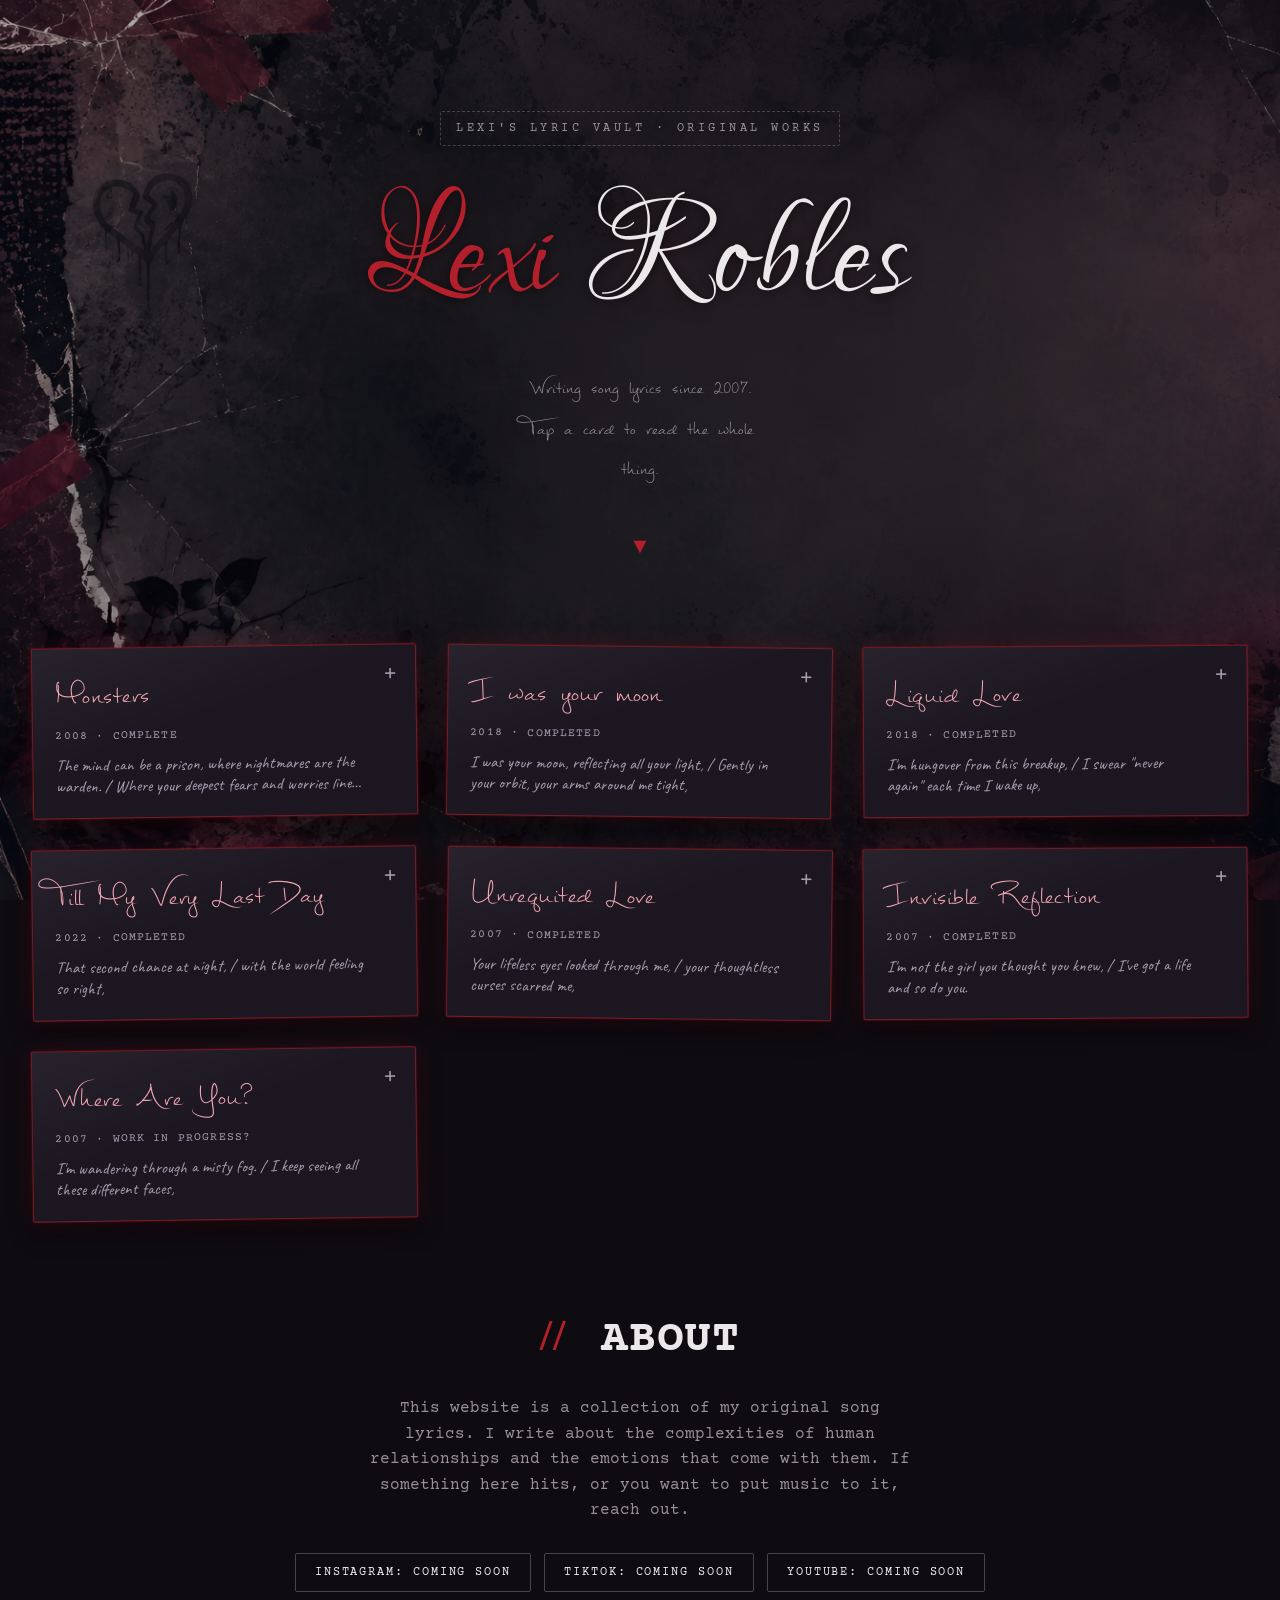
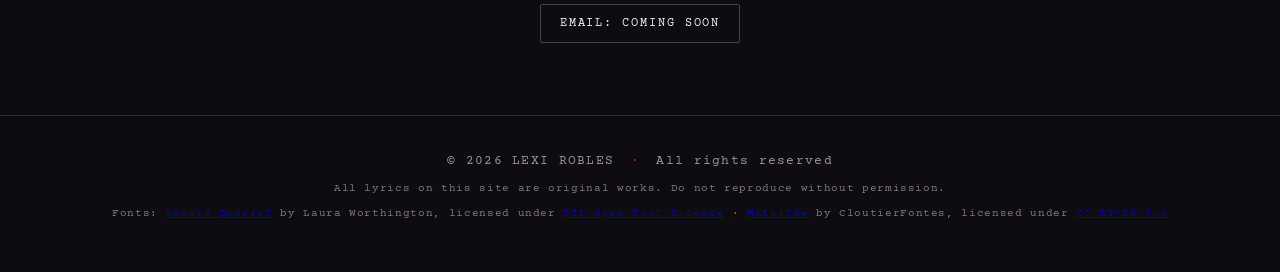
==== index.html @ 6f6fbf10 "Initial commit Initial site build. Added the following songs: "Monsters", "I was your moon", "Liquid" ====
<!doctype html>
<html lang="en">
<head>
  <meta charset="utf-8">
  <!-- The viewport tag is what makes the page scale correctly on phones/tablets -->
  <meta name="viewport" content="width=device-width, initial-scale=1">

  <!-- ▼▼ EDIT ME: your artist name + a one-line description (helps search engines) ▼▼ -->
  <title>LEXI ROBLES — Lyrics</title>
  <meta name="description" content="Original song lyrics by Lexi Robles.">
  <!-- ▲▲ EDIT ME ▲▲ -->

  <!-- Fonts: Permanent Marker (name + titles), Caveat (handwriting
       accents), Courier Prime (typed lyric-sheet body + labels) -->
  <link rel="preconnect" href="https://fonts.googleapis.com">
  <link rel="preconnect" href="https://fonts.gstatic.com" crossorigin>
  <link href="https://fonts.googleapis.com/css2?family=Caveat:wght@500;600;700&family=Courier+Prime:ital,wght@0,400;0,700;1,400&family=Permanent+Marker&display=swap" rel="stylesheet">

  <link rel="stylesheet" href="styles.css">
</head>
<body>

  <!-- ============================================================
       BACKGROUND PHOTO — the inspiration image fills the screen
       behind everything. Purely decorative (aria-hidden), sits
       behind the content, and never catches clicks. How it scales
       across screen sizes is set on .bg-photo in styles.css.
       ============================================================ -->
  <div class="bg-photo" aria-hidden="true"></div>

  <!-- ============================================================
       HERO — the big intro section at the top of the page
       ============================================================ -->
  <header class="hero">
    <p class="hero-eyebrow">LEXI'S LYRIC VAULT · ORIGINAL WORKS</p>

    <!-- ▼▼ EDIT ME: your artist / display name ▼▼ -->
    <!-- (Title case on purpose — the Lovers Quarrel script reads
         best this way, not in ALL CAPS.) -->
    <h1><span class="accent">Lexi</span> Robles</h1>
    <!-- ▲▲ EDIT ME ▲▲ -->

    <!-- ▼▼ EDIT ME: a one-line tagline that sounds like you ▼▼ -->
    <p class="tagline">Writing song lyrics since 2007. <br>Tap a card to read the whole thing.</p>
    <!-- ▲▲ EDIT ME ▲▲ -->

    <a class="scroll-hint" href="#songs" aria-label="Scroll down to the songs">▼</a>
  </header>

  <!-- ============================================================
       SONGS — main.js fills this grid with one card per song.
       You never edit this part by hand; add songs in songs.js
       and the songs/ folder instead (see README).
       ============================================================ -->
  <main id="songs" aria-label="Song lyrics">
    <div id="lyrics-grid" class="lyrics-grid">
      <!-- Cards are inserted here by main.js -->
    </div>

    <!-- Shown only if the visitor has JavaScript turned off -->
    <noscript>
      <p class="noscript-note">
        This page needs JavaScript to display the lyric cards.
        You can still read every song as plain text in the
        <a href="songs/">songs folder</a>.
      </p>
    </noscript>
  </main>

  <!-- ============================================================
       ABOUT — who you are and how to reach you
       ============================================================ -->
  <section class="about" id="about" aria-label="About the writer">
    <h2><span class="slashes">//</span> ABOUT</h2>

    <!-- ▼▼ EDIT ME: a short bio — who you are, what you write about,
         and what you're hoping for (a band? collaborators? listeners?) ▼▼ -->
    <p class="about-text">
      This website is a collection of my original song lyrics. I write about
      the complexities of human relationships and the emotions that come with them. 
      If something here hits, or you want to put music to it, reach out.
    </p>
    <!-- ▲▲ EDIT ME ▲▲ -->

    <!-- ▼▼ EDIT ME: swap each "#" for your real link, and delete any
         entries you don't use. For email, the link looks like:
         href="mailto:you@example.com" ▼▼ -->
    <ul class="social-links">
      <li><a href="#">Instagram: COMING SOON</a></li>
      <li><a href="#">TikTok: COMING SOON</a></li>
      <li><a href="#">YouTube: COMING SOON</a></li>
      <li><a href="#">Email: COMING SOON</a></li>
    </ul>
    <!-- ▲▲ EDIT ME ▲▲ -->
  </section>

  <!-- ============================================================
       FOOTER — the copyright line
       ============================================================ -->
  <footer class="site-footer">
    <!-- ▼▼ EDIT ME: your name ▼▼ -->
    <p>&copy; 2026 LEXI ROBLES <span class="dot">·</span> All rights reserved</p>
    <!-- ▲▲ EDIT ME ▲▲ -->
    <p class="footer-small">All lyrics on this site are original works. Do not reproduce without permission.</p>
    <p class="footer-small">Fonts: <a href="https://www.1001fonts.com/lovers-quarrel-font.html" target="_blank" rel="noopener">Lovers Quarrel</a> by Laura Worthington, licensed under <a href="https://scripts.sil.org/OFL" target="_blank" rel="noopener">SIL Open Font License</a> &middot; <a href="https://www.1001fonts.com/mathilde-font.html" target="_blank" rel="noopener">Mathilde</a> by CloutierFontes, licensed under <a href="https://creativecommons.org/licenses/by-sa/3.0/" target="_blank" rel="noopener">CC BY-SA 3.0</a>
  </footer>

  <!-- songs.js lists WHICH songs to show; main.js does the loading and building -->
  <script src="songs.js"></script>
  <script src="main.js"></script>
</body>
</html>
---- styles.css ----
/* ============================================================
   styles.css — ALL THE STYLING
   ============================================================
   Theme: edgy / punk / emo.
   A dark "broken-glass and roses" board (the page background)
   with song cards that stand out hard against it. Inspired by
   assets/background_inspiration.png: a charcoal void framed by
   oxblood roses, blood-red splatter, near-white glass cracks,
   and a small hand-drawn broken heart.

   The quickest way to re-theme is the variable block in :root
   below: change a color/font there and it updates everywhere.
   ============================================================ */

/* ---- local fonts (live in the fonts/ folder) ---------------
   Lovers Quarrel   = the big flourish used for the artist name.
   Mathilde         = the script for song titles, the tagline,
                      and the About heading.
   Mathilde    	    = used for the lyrics.
   Everything else still uses the Google Fonts loaded in the
   <head> (Permanent Marker, Caveat, Courier Prime).            */
@font-face {
  font-family: 'Lovers Quarrel';
  src: url('fonts/lovers-quarrel/LoversQuarrel-Regular.ttf') format('truetype');
  font-weight: 400;
  font-style: normal;
  font-display: swap;
}
@font-face {
  font-family: 'Mathilde';
  src: url('fonts/mathilde/mathilde.otf') format('opentype');
  font-weight: 400;
  font-style: normal;
  font-display: swap;
}
/*@font-face {
  font-family: 'Mathilde';
  src: url('fonts/mathilde/mathilde.otf') format('opentype');
  font-weight: 400;
  font-style: normal;
  font-display: swap;
}*/ /*replace this with the actual font file */

:root {
  /* ---- palette: dark charcoal board + blood-red accents ----
     One bold pop (crimson) plus a deeper secondary (oxblood).  */
  --bg: #17131a;            /* page background: deep plum-black */
  --bg-haze: #2a2230;       /* smoky lighter haze in the center */
  --bg-edge: #0e0b11;       /* near-black used to darken the edges */
  --text: #ece8ea;          /* cool bone / off-white text */
  --muted: #9a909a;         /* dimmed ash-grey text */

  /* the two pops of color */
  --crimson: #b3202b;       /* THE bold pop (blood red) */
  --oxblood: #6e2433;       /* deeper wine, the secondary accent */
  --glass: #dfe6ea;         /* near-white, for glass-crack hairlines */

  /* ---- shape + type ---- */
  --radius: 2px;            /* cards barely round */
  --font-name: 'Lovers Quarrel', cursive;                 /* the artist name */
  --font-script: 'Mathilde', cursive;                     /* titles, tagline, About */
  --font-lyrics: 'Mathilde', cursive;             	      /* SOON TO BE the lyrics (owner's hand) */
  --font-display: 'Permanent Marker', cursive;            /* marker: section headings (About) */
  --font-hand: 'Caveat', cursive;                         /* casual handwriting accents */
  --font-body: 'Courier Prime', 'Courier New', monospace; /* typed body + small labels */
  --font-mono: 'Courier Prime', 'Courier New', monospace; /* small typed labels */

  /* a tiny tileable grain, drawn as an SVG (no image file needed).
     Faint grey noise; over the dark board it reads as grit, over a
     light card (multiply) it reads as paper fiber / photocopier dirt. */
  --grain: url("data:image/svg+xml,<svg xmlns='http://www.w3.org/2000/svg' width='180' height='180'><filter id='g'><feTurbulence type='fractalNoise' baseFrequency='0.9' numOctaves='1' stitchTiles='stitch'/><feColorMatrix type='saturate' values='0'/><feComponentTransfer><feFuncA type='linear' slope='0.10'/></feComponentTransfer></filter><rect width='180' height='180' filter='url(%23g)'/></svg>");

}

* { box-sizing: border-box; }

html { scroll-behavior: smooth; }

/* ------------------------------------------------------------
   PAGE BACKGROUND — the inspiration photo
   The artwork (roses, glass cracks, broken heart, splatter) now
   comes straight from the real image in assets/. The photo lives
   on a fixed, full-viewport layer (.bg-photo, just below), so the
   body itself only needs a dark fallback color.
   ------------------------------------------------------------ */
body {
  margin: 0;
  font-family: var(--font-body);
  color: var(--text);
  line-height: 1.6;
  min-height: 100vh;
  background-color: var(--bg-edge);   /* deep fallback behind the photo */
}

/* ------------------------------------------------------------
   THE BACKGROUND PHOTO LAYER
   A fixed, full-viewport element holding the image. It sits BEHIND
   the content (negative z-index) and never catches clicks. Using a
   fixed element (rather than background-attachment: fixed) keeps it
   viewport-sized and smooth on phones too.

   Scaling, in one rule: background-size: cover + position left
   means the image always fills the screen anchored to its LEFT
   edge. So a wide screen shows (almost) the whole 16:9 image; a
   square screen zooms into the left side; a tall phone shows just
   the left ~third. A faint dark scrim keeps text + cards readable
   over the lighter parts of the photo — drop it to go brighter.
   ------------------------------------------------------------ */
.bg-photo {
  position: fixed;
  inset: 0;
  z-index: -1;            /* behind the page content */
  pointer-events: none;   /* never blocks clicks */
  background-image:
    linear-gradient(rgba(14, 11, 17, 0.32), rgba(14, 11, 17, 0.32)),
    url("assets/background_inspiration.webp");
  background-position: left center;
  background-size: cover;
  background-repeat: no-repeat;
}

/* ------------------------------------------------------------
   CLICK INK FLECKS  (now a little spray of blood)
   main.js drops a handful of tiny specks at every click or tap;
   each flies out by its own --dx/--dy offset, shrinks, fades,
   and removes itself. (Colors/sizes are set in main.js.)
   ------------------------------------------------------------ */
.sparkle {
  position: fixed;
  width: 6px;
  height: 6px;
  border-radius: 50% 40% 60% 45%;   /* irregular, like a fleck */
  pointer-events: none;
  z-index: 100;
  animation: sparkleFly 0.7s ease-out forwards;
}

@keyframes sparkleFly {
  from {
    opacity: 1;
    transform: translate(-50%, -50%) scale(1);
  }
  to {
    opacity: 0;
    transform: translate(calc(var(--dx) - 50%), calc(var(--dy) - 50%)) scale(0.2);
  }
}

/* ---------- keyboard focus ring ---------- */
:focus-visible {
  outline: 2px solid var(--crimson);
  outline-offset: 3px;
  border-radius: 2px;
}

/* ============================================================
   HERO
   ============================================================ */
.hero {
  position: relative;
  min-height: 70vh;
  display: flex;
  flex-direction: column;
  justify-content: center;
  align-items: center;
  text-align: center;
  padding: clamp(3rem, 8vw, 6rem) 1.25rem 3rem;
  overflow: hidden;
}

.hero-eyebrow {
  font-family: var(--font-mono);
  font-size: clamp(0.62rem, 1.6vw, 0.78rem);
  letter-spacing: 0.28em;
  text-transform: uppercase;
  color: var(--muted);
  border: 1px dashed rgba(236, 232, 234, 0.22);
  padding: 0.4rem 0.95rem;
  border-radius: 2px;
  margin: 0 0 1.7rem;
}

/* The artist name, in the Lovers Quarrel flourish. Script faces
   read best in title case (not ALL CAPS), so text-transform is
   off and the markup is "Lexi Robles". */
.hero h1 {
  font-family: var(--font-name);
  font-weight: 400;
  /* script needs to run big to read at a glance */
  font-size: clamp(3.6rem, 14vw, 11rem); /*3.6rem, 14vw, 8rem is the default*/
  letter-spacing: 0.01em;
  line-height: 1.0;
  margin: 0 0 0.6rem;
  text-transform: none;
  color: var(--text);
  /* a soft dark halo + a faint blood glow behind the strokes */
  text-shadow: 0 2px 12px rgba(0, 0, 0, 0.6), 0 0 34px rgba(179, 32, 43, 0.14);
  -webkit-user-select: none;
  user-select: none;
}

/* The first name gets the bold pop: crimson, no box (a rubber-stamp
   box fights the flowing script). */
.hero h1 .accent {
  color: var(--crimson);
}

.tagline {
  font-family: var(--font-script);   /* Mathilde script */
  color: var(--muted);
  font-size: clamp(1.5rem, 4vw, 2.1rem);
  line-height: 1.2;
  max-width: 34ch;
  margin: 0.6rem 0 0;
}

/* The bouncing arrow that invites scrolling */
.scroll-hint {
  margin-top: 2.6rem;
  color: var(--crimson);
  text-decoration: none;
  font-size: 1.4rem;
  animation: bounce 2.2s ease-in-out infinite;
}

@keyframes bounce {
  0%, 100% { transform: translateY(0); }
  50%      { transform: translateY(8px); }
}

/* ============================================================
   THE SONG GRID
   auto-fill + minmax = the columns rearrange themselves:
   3-ish columns on a desktop, 2 on a tablet, 1 on a phone.
   ============================================================ */
main {
  max-width: 1400px; /*1200 was the default*/
  margin: 0 auto;
  padding: 1rem clamp(1rem, 4vw, 2rem) 4rem;
}

.lyrics-grid {
  display: grid;
  grid-template-columns: repeat(auto-fill, minmax(min(350px, 100%), 1fr)); /*(320px, 100%) is the default*/
  gap: clamp(1.2rem, 2.8vw, 1.9rem);
  align-items: start;   /* an opened (tall) card won't stretch its row-mates */
}

/* ============================================================
   ONE SONG CARD — the "cracked glass" style
   A dark slate card with a crimson glow edge so it stands out hard
   against the photo. Inner text reads from the --card-* variables
   (bone on dark). Each card tilts a hair so the grid looks
   hand-arranged.
   ============================================================ */
.song-card {
  /* inner-content theming hooks */
  --card-ink: #f7a8b7;/*#ece8ea;*/             /* bone text on the dark card */
  --card-ink-soft: #a59db0;        /* dim text (chips, dividers) */
  --card-rule: rgba(223, 230, 234, 0.18);  /* the dashed fold lines */
  --card-accent: var(--crimson);   /* the pop used inside the card */

  position: relative;
  color: var(--card-ink);
  background-color: #1b1620;
  background-image:
    linear-gradient(160deg, rgba(255, 255, 255, 0.05), transparent 42%),
    var(--grain);
  background-size: auto, 180px 180px;
  background-blend-mode: normal, overlay;
  border: 1px solid rgba(179, 32, 43, 0.55);
  border-radius: var(--radius);
  overflow: hidden;
  box-shadow:
    0 0 0 1px rgba(179, 32, 43, 0.15),
    0 0 22px rgba(179, 32, 43, 0.20),
    0 10px 22px rgba(0, 0, 0, 0.6);
  /* each card sits at a tiny angle, like it was pinned up crooked */
  transform: rotate(var(--rot, 0deg));
  transition: transform 0.18s ease, box-shadow 0.18s ease;
}

/* vary the tilt so the wall of cards looks hand-arranged */
.song-card:nth-child(3n + 1) { --rot: -0.8deg; }
.song-card:nth-child(3n + 2) { --rot:  0.7deg; }
.song-card:nth-child(3n)     { --rot: -0.4deg; }

/* Hover (mouse) and focus-within (keyboard) lift the card and
   brighten the crimson glow */
.song-card:hover,
.song-card:focus-within {
  transform: translateY(-4px) rotate(var(--rot, 0deg));
  box-shadow:
    0 0 0 1px rgba(179, 32, 43, 0.28),
    0 0 32px rgba(179, 32, 43, 0.30),
    0 16px 28px rgba(0, 0, 0, 0.65);
}

/* An open card lies flat (straightened) so it's easy to read */
.song-card.open { transform: rotate(0deg); }
.song-card.open:hover { transform: rotate(0deg); }

/* --- the clickable header (a real <button>) ----------------- */
.card-toggle {
  appearance: none;
  background: none;
  border: none;
  font: inherit;
  color: inherit;
  text-align: left;
  cursor: pointer;
  display: block;
  width: 100%;
  position: relative;
  /* generous padding = an easy touch target, clear of torn teeth */
  padding: 1.4rem 3.2rem 1.3rem 1.4rem;
}

/* song title — the Mathilde brush script */
.card-title {
  font-family: var(--font-script);
  font-weight: 400;
  font-size: clamp(3.0rem, 3.4vw, 2.05rem);
  letter-spacing: 0.01em;
  line-height: 1.05;
  color: var(--card-ink);
  margin: 0 0 0.4rem;
}

.card-chips {
  font-family: var(--font-mono);
  font-size: 0.72rem;
  letter-spacing: 0.1em;
  text-transform: uppercase;
  color: var(--card-ink-soft);
  margin: 0 0 0.55rem;
}

.card-teaser {
  font-family: var(--font-hand);     /* the preview is in handwriting */
  color: var(--card-ink-soft);
  font-size: 1.05rem;
  line-height: 1.25;
  margin: 0;
  /* clamp the preview to 2 lines with "..." if it's longer */
  display: -webkit-box;
  -webkit-line-clamp: 2;
  -webkit-box-orient: vertical;
  overflow: hidden;
}

/* the + in the corner; rotates into an x when the card opens */
.expand-icon {
  position: absolute;
  top: 1.15rem;
  right: 1.15rem;
  font-size: 1.5rem;
  font-weight: 300;
  line-height: 1;
  color: var(--card-ink-soft);
  transition: transform 0.25s ease, color 0.25s ease;
}

.song-card.open .expand-icon {
  transform: rotate(45deg);     /* + rotated 45 degrees looks like x */
  color: var(--card-accent);    /* a crimson pop when open */
}

/* ============================================================
   THE EXPANDING LYRICS PANEL
   The trick: a CSS grid row animating between 0fr (closed) and
   1fr (open). This lets the height animate smoothly with no JS
   measuring anything.
   ============================================================ */
.lyrics-panel {
  display: grid;
  grid-template-rows: 0fr;            /* closed */
  transition: grid-template-rows 0.35s ease;
}

.song-card.open .lyrics-panel {
  grid-template-rows: 1fr;            /* open */
}

.lyrics-panel-inner {
  min-height: 0;       /* required for the 0fr trick to work */
  overflow: hidden;
}

.lyrics-text {
  display: block;
  padding: 0.4rem 1.4rem 1.5rem;
  border-top: 1px dashed var(--card-rule);
}

/* every line of lyrics is its own span (made by main.js), in the
   owner's own handwriting (size + leading are hand-tuned). */
.lyric-line {
  display: block;
  font-family: var(--font-lyrics);
  font-size: 2.5rem;
  line-height: 0.75;
  color: var(--card-ink);
  max-width: max-content; /*30ch;*/
  overflow-wrap: break-word;  /* never cause horizontal scroll */
  -webkit-font-smoothing: antialiased;
  -moz-osx-font-smoothing: grayscale;
  font-weight: 200;
}

/* the visual gap where the song file had a blank line */
.lyric-gap { height: 0.35em; }

/* [Verse 1], [Chorus], ... markers — kept in the typed mono so
   they stay legible and contrast with the script lyrics */
.section-label {
  font-family: var(--font-mono);
  font-size: 0.72rem;
  font-weight: 700;
  letter-spacing: 0.18em;
  text-transform: uppercase;
  color: var(--card-ink-soft);
  margin-top: 1.1em;
}

.lyrics-text .section-label:first-child { margin-top: 0.4em; }

/* ---------- "the story behind the song" block ---------- */
.song-story {
  padding: 0.9rem 1.4rem 0.4rem;
  border-top: 1px dashed var(--card-rule);
}

.story-label {
  font-family: var(--font-mono);
  font-size: 0.7rem;
  font-weight: 700;
  letter-spacing: 0.2em;
  color: var(--card-accent);
  margin: 0 0 0.4rem;
}

.story-text {
  font-family: var(--font-hand);   /* the story is handwritten */
  color: var(--card-ink-soft);
  font-size: 1.08rem;
  line-height: 1.3;
  margin: 0;
  max-width: 58ch;
}

/* ---------- the "copy link" row at the bottom of an open card --- */
.panel-actions {
  padding: 1rem 1.4rem 1.4rem;
}

.copy-link-btn {
  appearance: none;
  cursor: pointer;
  font-family: var(--font-mono);
  font-size: 0.72rem;
  letter-spacing: 0.12em;
  text-transform: uppercase;
  color: var(--card-ink);
  background: transparent;
  border: 1px solid var(--card-rule);
  border-radius: 2px;
  padding: 0.5rem 1.1rem;
  transition: background 0.18s ease, border-color 0.18s ease, color 0.18s ease;
}

.copy-link-btn:hover {
  color: var(--card-accent);
  border-color: var(--card-accent);
  background: rgba(179, 32, 43, 0.10);
}

/* ---------- error card (missing file / file:// preview) -----
   Self-contained (its own dark panel + bone text) so it reads on
   the dark board even without a style variant. */
.error-card {
  background: rgba(27, 22, 32, 0.85);
  border: 1px solid rgba(179, 32, 43, 0.5);
  border-top: 3px solid var(--crimson);
  color: var(--text);
  padding: 1.2rem 1.4rem;
  font-family: var(--font-body);
  font-size: 0.95rem;
  clip-path: none;
  filter: none;
  grid-column: 1 / -1;     /* span the whole grid width */
}

/* ---------- noscript note ---------- */
.noscript-note {
  text-align: center;
  color: var(--muted);
  padding: 2rem 1rem;
}

.noscript-note a { color: var(--crimson); }

/* ============================================================
   ABOUT
   ============================================================ */
.about {
  max-width: 760px;
  margin: 0 auto;
  padding: 1rem clamp(1rem, 4vw, 2rem) 4.5rem;
  text-align: center;
}

.about h2 {
  /*font-family: var(--font-script);*/   /* Mathilde script */
  font-size: clamp(2rem, 4.5vw, 2.8rem);
  letter-spacing: 0.02em;
  color: var(--text);
  margin: 0 0 1.2rem;
}

/* keep the "//" in the marker font so only the word reads as script */
.about h2 .slashes {
  font-family: var(--font-display);
  color: var(--crimson);
  margin-right: 0.4rem;
}

.about-text {
  color: var(--muted);
  margin: 0 auto 1.8rem;
  max-width: 54ch;
}

.social-links {
  list-style: none;
  display: flex;
  justify-content: center;
  flex-wrap: wrap;          /* chips wrap nicely on phones */
  gap: 0.8rem;
  margin: 0;
  padding: 0;
}

.social-links a {
  display: inline-block;
  font-family: var(--font-mono);
  font-size: 0.75rem;
  letter-spacing: 0.16em;
  text-transform: uppercase;
  text-decoration: none;
  color: var(--text);
  border: 1px solid rgba(236, 232, 234, 0.26);
  border-radius: 2px;
  padding: 0.55rem 1.2rem;
  transition: border-color 0.18s ease, color 0.18s ease, background 0.18s ease;
}

.social-links a:hover {
  border-color: var(--crimson);
  color: var(--crimson);
  background: rgba(179, 32, 43, 0.08);
}

/* ============================================================
   FOOTER
   ============================================================ */
.site-footer {
  border-top: 1px solid rgba(236, 232, 234, 0.14);
  text-align: center;
  padding: 2.2rem 1.25rem 2.6rem;
  font-family: var(--font-mono);
  letter-spacing: 0.1em;
  font-size: 0.8rem;
  color: var(--muted);
}

.site-footer p { margin: 0 0 0.5rem; }

.site-footer .dot { color: var(--crimson); margin: 0 0.45rem; }

.footer-small {
  font-size: 0.68rem;
  letter-spacing: 0.06em;
  opacity: 0.8;
}

/* ============================================================
   EASTER EGG — main.js puts a "rockout" class on <body> when the
   hero name is clicked 5 times fast. For ~1.6 seconds the name
   shakes like it's being scrawled, the first name strobes through
   a run of colors, and a soft dark wash pulses over the screen.
   ============================================================ */
.rockout .hero h1 {
  animation: scribbleShake 0.5s steps(2, end) 3;
}

@keyframes scribbleShake {
  0%   { transform: translate(0, 0) rotate(0); }
  20%  { transform: translate(-3px, 2px) rotate(-1deg); }
  40%  { transform: translate(3px, -2px) rotate(1deg); }
  60%  { transform: translate(-2px, -2px) rotate(-1.5deg); }
  80%  { transform: translate(2px, 2px) rotate(1deg); }
  100% { transform: translate(0, 0) rotate(0); }
}

/* the first name strobes through a run of colors, then lands back
   on its normal crimson so it settles cleanly when the egg ends */
.rockout .hero h1 .accent {
  animation: nameFlash 1.5s linear both;
}

@keyframes nameFlash {
  0%,  11% { color: #ff2e63; }   /* hot pink */
  12%, 23% { color: #ffd23f; }   /* gold */
  24%, 35% { color: #3ddc97; }   /* green */
  36%, 47% { color: #4d9bff; }   /* blue */
  48%, 59% { color: #c77dff; }   /* violet */
  60%, 71% { color: #ff7b29; }   /* orange */
  72%, 83% { color: #2ec5d3; }   /* cyan */
  84%,100% { color: var(--crimson); }
}

/* a soft dark wash that pulses in and out (kept subtle so the
   color-flashing name stays the star of the show) */
.rockout::before {
  content: "";
  position: fixed;
  inset: 0;
  z-index: 99;
  pointer-events: none;   /* never blocks clicks */
  background:
    radial-gradient(ellipse at 30% 25%, rgba(179, 32, 43, 0.14), transparent 55%),
    radial-gradient(ellipse at 72% 70%, rgba(110, 36, 51, 0.12), transparent 55%),
    radial-gradient(ellipse at 50% 50%, rgba(0, 0, 0, 0.28), transparent 70%);
  animation: inkFlash 1.6s ease-out forwards;
}

@keyframes inkFlash {
  0%   { opacity: 0; }
  15%  { opacity: 1; }
  100% { opacity: 0; }
}

/* ============================================================
   SMALL SCREENS (phones)
   ============================================================ */
@media (max-width: 640px) {
  .hero { min-height: 55vh; }
}

/* ============================================================
   REDUCED MOTION
   If the visitor's device is set to "reduce motion", switch off
   every animation — cards still open/close, just instantly.
   ============================================================ */
@media (prefers-reduced-motion: reduce) {
  html { scroll-behavior: auto; }
  .scroll-hint { animation: none; }
  .song-card, .lyrics-panel, .expand-icon { transition: none; }
  /* easter egg + flecks go still too (the flecks are also skipped
     in main.js; this is belt-and-suspenders) */
  .rockout .hero h1, .rockout .hero h1 .accent, .rockout::before { animation: none; }
  .rockout::before { opacity: 0; }
  .sparkle { animation: none; opacity: 0; }
}
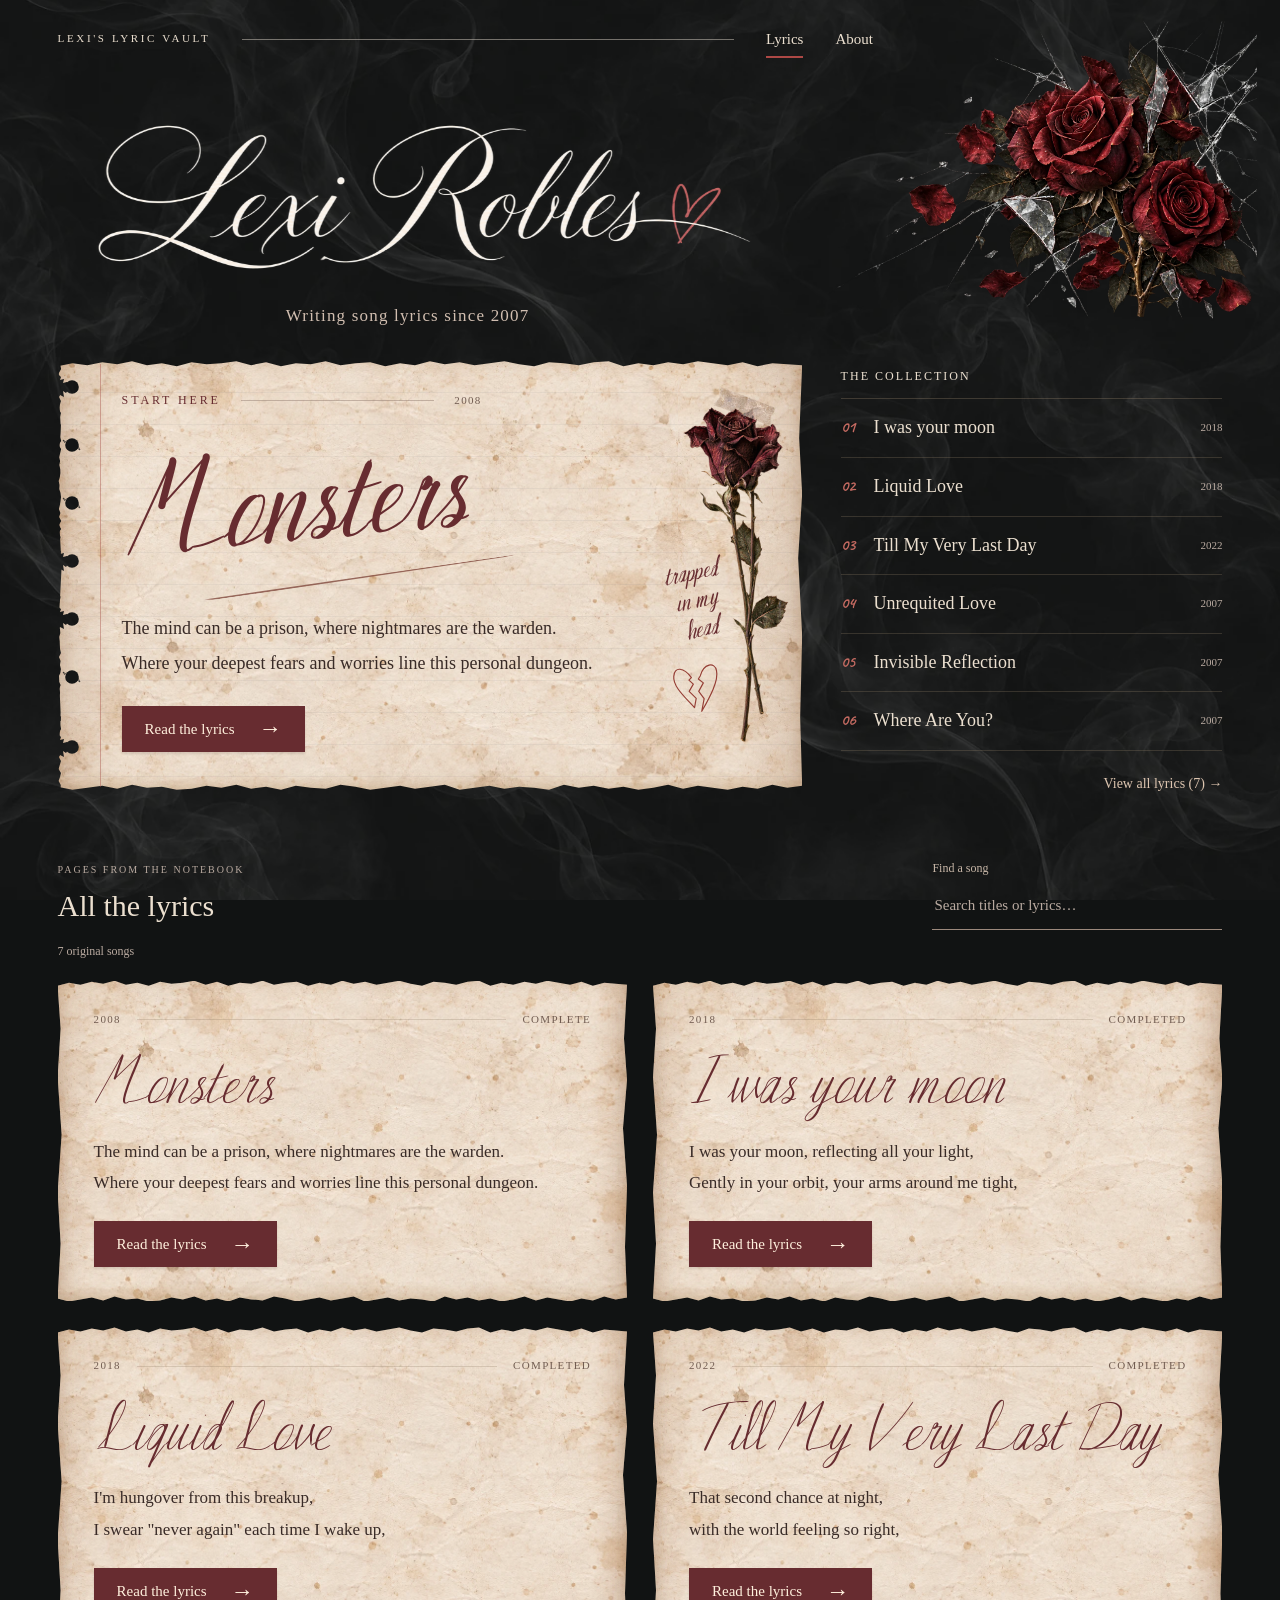
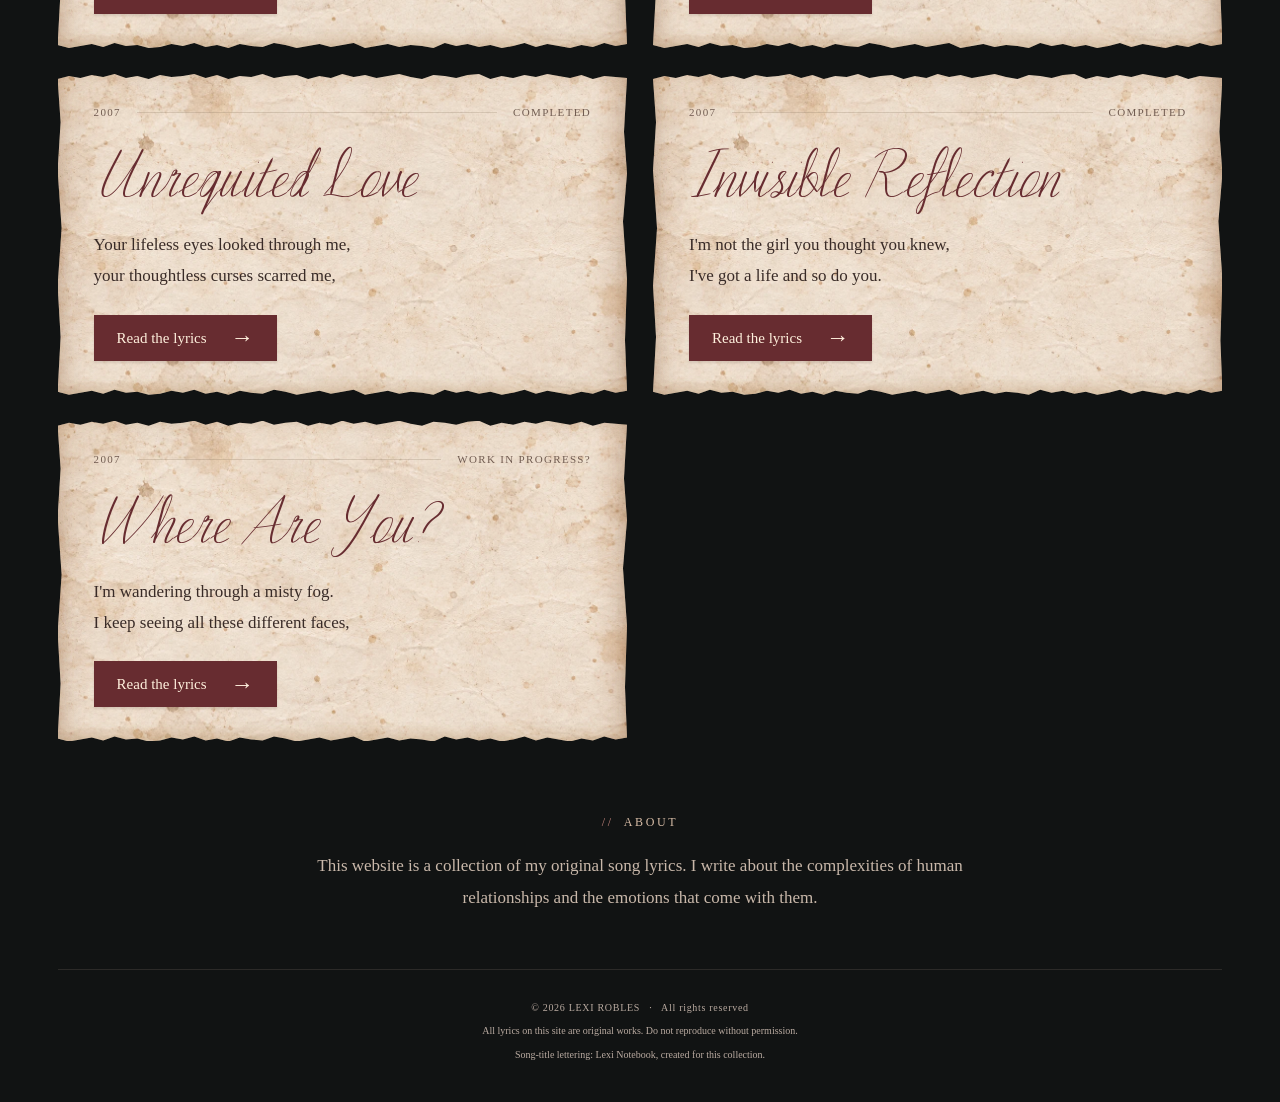
==== commit 82cf5358: "Redesign lyric notebook and add verified manual publishing" ====
--- a/index.html
+++ b/index.html
@@ -10,13 +10,38 @@
   <meta name="description" content="Original song lyrics by Lexi Robles.">
   <!-- ▲▲ EDIT ME ▲▲ -->
 
-  <!-- Fonts: Permanent Marker (name + titles), Caveat (handwriting
-       accents), Courier Prime (typed lyric-sheet body + labels) -->
+  <!-- The little broken-heart icon in the browser tab. The .svg is
+       the crisp original; the .png is a copy for browsers that
+       don't accept SVG icons (Safari). -->
+  <link rel="icon" type="image/svg+xml" href="assets/favicon.svg">
+  <link rel="icon" type="image/png" sizes="64x64" href="assets/favicon.png">
+
+  <!-- ============================================================
+       SOCIAL SHARE PREVIEW (Open Graph + Twitter)
+       What iMessage / Discord / Instagram / X show when someone
+       pastes a link to this site: a big picture card instead of a
+       bare URL. The image itself is assets/share-card.jpg.
+       NOTE: these URLs must be absolute (full https://...), so if
+       the site ever moves, update them here.
+       ============================================================ -->
+  <meta property="og:type" content="website">
+  <meta property="og:site_name" content="Lexi Robles — Lyrics">
+  <meta property="og:title" content="Lexi Robles — Original Song Lyrics">
+  <meta property="og:description" content="Original song lyrics by Lexi Robles. Tap a card to read the whole thing.">
+  <meta property="og:url" content="https://aroble11.github.io/lexi-song-lyric-website/">
+  <meta property="og:image" content="https://aroble11.github.io/lexi-song-lyric-website/assets/share-card.jpg">
+  <meta property="og:image:width" content="1200">
+  <meta property="og:image:height" content="630">
+  <meta property="og:image:alt" content="Lexi Robles — original song lyrics. The name handwritten over dark roses and broken glass.">
+  <meta name="twitter:card" content="summary_large_image">
+
+  <!-- Caveat for the handwritten margin note; song-title fonts are local. -->
   <link rel="preconnect" href="https://fonts.googleapis.com">
   <link rel="preconnect" href="https://fonts.gstatic.com" crossorigin>
-  <link href="https://fonts.googleapis.com/css2?family=Caveat:wght@500;600;700&family=Courier+Prime:ital,wght@0,400;0,700;1,400&family=Permanent+Marker&display=swap" rel="stylesheet">
+  <link href="https://fonts.googleapis.com/css2?family=Caveat:wght@500;600;700&display=swap" rel="stylesheet">
 
-  <link rel="stylesheet" href="styles.css">
+  <link rel="preload" href="fonts/lexi-notebook/LexiNotebook-Bold.woff2" as="font" type="font/woff2" crossorigin>
+  <link rel="stylesheet" href="styles.css?v=notebook-smoke-wisps-4">
 </head>
 <body>
 
@@ -26,25 +51,31 @@
        behind the content, and never catches clicks. How it scales
        across screen sizes is set on .bg-photo in styles.css.
        ============================================================ -->
+  <a class="skip-link" href="#songs">Skip to the lyrics</a>
   <div class="bg-photo" aria-hidden="true"></div>
+  <div class="site-shell">
+  <nav class="site-nav" aria-label="Main navigation">
+    <a class="wordmark" href="#top">LEXI'S LYRIC VAULT</a>
+    <span class="nav-rule" aria-hidden="true"></span>
+    <a class="section-link" href="#songs" aria-current="location">Lyrics</a>
+    <a class="section-link" href="#about">About</a>
+  </nav>
 
   <!-- ============================================================
        HERO — the big intro section at the top of the page
        ============================================================ -->
-  <header class="hero">
-    <p class="hero-eyebrow">LEXI'S LYRIC VAULT · ORIGINAL WORKS</p>
+  <header class="hero" id="top">
+    <img class="hero-roses" src="assets/notebook-hero.webp" alt="" aria-hidden="true" width="1536" height="1024" fetchpriority="high">
 
-    <!-- ▼▼ EDIT ME: your artist / display name ▼▼ -->
-    <!-- (Title case on purpose — the Lovers Quarrel script reads
-         best this way, not in ALL CAPS.) -->
-    <h1><span class="accent">Lexi</span> Robles</h1>
+    <!-- Artist-name artwork follows the approved mockup; the hidden text
+         preserves a readable heading for assistive technology. -->
+    <h1><span class="sr-only">Lexi Robles</span><img class="name-artwork" src="assets/lexi-robles-wispy.webp" alt="" aria-hidden="true" width="2226" height="706" fetchpriority="high"></h1>
     <!-- ▲▲ EDIT ME ▲▲ -->
 
     <!-- ▼▼ EDIT ME: a one-line tagline that sounds like you ▼▼ -->
-    <p class="tagline">Writing song lyrics since 2007. <br>Tap a card to read the whole thing.</p>
+    <p class="tagline">Writing song lyrics since 2007</p>
     <!-- ▲▲ EDIT ME ▲▲ -->
 
-    <a class="scroll-hint" href="#songs" aria-label="Scroll down to the songs">▼</a>
   </header>
 
   <!-- ============================================================
@@ -52,17 +83,43 @@
        You never edit this part by hand; add songs in songs.js
        and the songs/ folder instead (see README).
        ============================================================ -->
-  <main id="songs" aria-label="Song lyrics">
+  <main aria-label="Song lyrics">
+    <div class="spotlight">
+      <section id="featured-song" aria-label="Featured song">
+        <p class="loading-note">Opening the notebook…</p>
+      </section>
+      <aside class="collection-sidebar" aria-labelledby="sidebar-title">
+        <div class="sidebar-heading">
+          <h2 id="sidebar-title">The collection</h2>
+        </div>
+        <ol id="collection-links" class="collection-links"></ol>
+        <a class="view-all" href="#songs" id="view-all">View all lyrics <span aria-hidden="true">→</span></a>
+      </aside>
+    </div>
+    <section id="songs" class="full-collection" aria-labelledby="collection-title">
+      <div class="collection-toolbar">
+        <div><p class="eyebrow">Pages from the notebook</p><h2 id="collection-title">All the lyrics</h2></div>
+        <div id="search-controls" class="search-controls" hidden>
+          <label for="song-search">Find a song</label>
+          <div class="search-field"><input type="search" id="song-search" placeholder="Search titles or lyrics…" autocomplete="off" aria-controls="lyrics-grid"><button type="button" id="clear-search" hidden>Clear</button></div>
+        </div>
+      </div>
+      <p id="search-status" class="search-status" role="status" aria-live="polite"></p>
     <div id="lyrics-grid" class="lyrics-grid">
       <!-- Cards are inserted here by main.js -->
     </div>
+      <p id="no-results" class="no-results" hidden>No songs match your search. Try another word or clear the search.</p>
+    </section>
 
-    <!-- Shown only if the visitor has JavaScript turned off -->
+    <!-- Shown only if the visitor has JavaScript turned off.
+         (The link goes to the GitHub repo, not the local songs/
+         folder — GitHub Pages doesn't list folder contents, so a
+         plain songs/ link would 404 on the live site.) -->
     <noscript>
       <p class="noscript-note">
         This page needs JavaScript to display the lyric cards.
         You can still read every song as plain text in the
-        <a href="songs/">songs folder</a>.
+        <a href="https://github.com/aroble11/lexi-song-lyric-website/tree/main/songs">songs folder on GitHub</a>.
       </p>
     </noscript>
   </main>
@@ -78,18 +135,14 @@
     <p class="about-text">
       This website is a collection of my original song lyrics. I write about
       the complexities of human relationships and the emotions that come with them. 
-      If something here hits, or you want to put music to it, reach out.
     </p>
     <!-- ▲▲ EDIT ME ▲▲ -->
 
-    <!-- ▼▼ EDIT ME: swap each "#" for your real link, and delete any
-         entries you don't use. For email, the link looks like:
-         href="mailto:you@example.com" ▼▼ -->
-    <ul class="social-links">
-      <li><a href="#">Instagram: COMING SOON</a></li>
-      <li><a href="#">TikTok: COMING SOON</a></li>
-      <li><a href="#">YouTube: COMING SOON</a></li>
-      <li><a href="#">Email: COMING SOON</a></li>
+    <!-- ▼▼ EDIT ME: CONTACT LINKS — add only real destinations here.
+         Once you have added a link, remove hidden from the ul below.
+         Example: <li><a href="mailto:you@example.com">Email Lexi</a></li>
+         You can then add your collaboration invitation back to the bio. ▼▼ -->
+    <ul class="social-links" hidden>
     </ul>
     <!-- ▲▲ EDIT ME ▲▲ -->
   </section>
@@ -102,11 +155,12 @@
     <p>&copy; 2026 LEXI ROBLES <span class="dot">·</span> All rights reserved</p>
     <!-- ▲▲ EDIT ME ▲▲ -->
     <p class="footer-small">All lyrics on this site are original works. Do not reproduce without permission.</p>
-    <p class="footer-small">Fonts: <a href="https://www.1001fonts.com/lovers-quarrel-font.html" target="_blank" rel="noopener">Lovers Quarrel</a> by Laura Worthington, licensed under <a href="https://scripts.sil.org/OFL" target="_blank" rel="noopener">SIL Open Font License</a> &middot; <a href="https://www.1001fonts.com/mathilde-font.html" target="_blank" rel="noopener">Mathilde</a> by CloutierFontes, licensed under <a href="https://creativecommons.org/licenses/by-sa/3.0/" target="_blank" rel="noopener">CC BY-SA 3.0</a>
+    <p class="footer-small">Song-title lettering: Lexi Notebook, created for this collection.</p>
   </footer>
+  </div>
 
   <!-- songs.js lists WHICH songs to show; main.js does the loading and building -->
   <script src="songs.js"></script>
-  <script src="main.js"></script>
+  <script src="main.js?v=notebook-smoke-3"></script>
 </body>
 </html>
--- a/styles.css
+++ b/styles.css
@@ -1,665 +1,1086 @@
-/* ============================================================
-   styles.css — ALL THE STYLING
-   ============================================================
-   Theme: edgy / punk / emo.
-   A dark "broken-glass and roses" board (the page background)
-   with song cards that stand out hard against it. Inspired by
-   assets/background_inspiration.png: a charcoal void framed by
-   oxblood roses, blood-red splatter, near-white glass cracks,
-   and a small hand-drawn broken heart.
-
-   The quickest way to re-theme is the variable block in :root
-   below: change a color/font there and it updates everywhere.
-   ============================================================ */
-
-/* ---- local fonts (live in the fonts/ folder) ---------------
-   Lovers Quarrel   = the big flourish used for the artist name.
-   Mathilde         = the script for song titles, the tagline,
-                      and the About heading.
-   Mathilde    	    = used for the lyrics.
-   Everything else still uses the Google Fonts loaded in the
-   <head> (Permanent Marker, Caveat, Courier Prime).            */
+/* Custom notebook title lettering; editable source lives beside the font files. */
 @font-face {
-  font-family: 'Lovers Quarrel';
-  src: url('fonts/lovers-quarrel/LoversQuarrel-Regular.ttf') format('truetype');
-  font-weight: 400;
-  font-style: normal;
-  font-display: swap;
+  font-family:'Lexi Notebook';
+  src:url('fonts/lexi-notebook/LexiNotebook-Regular.woff2') format('woff2');
+  font-weight:400;
+  font-style:normal;
+  font-display:swap;
 }
 @font-face {
-  font-family: 'Mathilde';
-  src: url('fonts/mathilde/mathilde.otf') format('opentype');
-  font-weight: 400;
-  font-style: normal;
-  font-display: swap;
-}
-/*@font-face {
-  font-family: 'Mathilde';
-  src: url('fonts/mathilde/mathilde.otf') format('opentype');
-  font-weight: 400;
-  font-style: normal;
-  font-display: swap;
-}*/ /*replace this with the actual font file */
+  font-family:'Lexi Notebook';
+  src:url('fonts/lexi-notebook/LexiNotebook-Bold.woff2') format('woff2');
+  font-weight:700;
+  font-style:normal;
+  font-display:swap;
+}
+@font-face {
+  font-family:'Pinyon Script';
+  src:url('fonts/pinyonscript/PinyonScript-Regular.ttf') format('truetype');
+  font-display:swap;
+}
+@font-face {
+  font-family:'The Nautigal';
+  src:url('fonts/thenautigal/TheNautigal-Regular.ttf') format('truetype');
+  font-weight:400;
+  font-display:swap;
+}
+@font-face {
+  font-family:'The Nautigal';
+  src:url('fonts/thenautigal/TheNautigal-Bold.ttf') format('truetype');
+  font-weight:700;
+  font-display:swap;
+}
+
+/* Personal lyric notebook. Change these variables to adjust the whole theme. */
+@font-face {
+  font-family:'Lovers Quarrel';
+  src:url('fonts/lovers-quarrel/LoversQuarrel-Regular.ttf') format('truetype');
+  font-display:swap;
+}
+
+@font-face {
+  font-family:Mathilde;
+  src:url('fonts/mathilde/mathilde.otf') format('opentype');
+  font-display:swap;
+}
 
 :root {
-  /* ---- palette: dark charcoal board + blood-red accents ----
-     One bold pop (crimson) plus a deeper secondary (oxblood).  */
-  --bg: #17131a;            /* page background: deep plum-black */
-  --bg-haze: #2a2230;       /* smoky lighter haze in the center */
-  --bg-edge: #0e0b11;       /* near-black used to darken the edges */
-  --text: #ece8ea;          /* cool bone / off-white text */
-  --muted: #9a909a;         /* dimmed ash-grey text */
-
-  /* the two pops of color */
-  --crimson: #b3202b;       /* THE bold pop (blood red) */
-  --oxblood: #6e2433;       /* deeper wine, the secondary accent */
-  --glass: #dfe6ea;         /* near-white, for glass-crack hairlines */
-
-  /* ---- shape + type ---- */
-  --radius: 2px;            /* cards barely round */
-  --font-name: 'Lovers Quarrel', cursive;                 /* the artist name */
-  --font-script: 'Mathilde', cursive;                     /* titles, tagline, About */
-  --font-lyrics: 'Mathilde', cursive;             	      /* SOON TO BE the lyrics (owner's hand) */
-  --font-display: 'Permanent Marker', cursive;            /* marker: section headings (About) */
-  --font-hand: 'Caveat', cursive;                         /* casual handwriting accents */
-  --font-body: 'Courier Prime', 'Courier New', monospace; /* typed body + small labels */
-  --font-mono: 'Courier Prime', 'Courier New', monospace; /* small typed labels */
-
-  /* a tiny tileable grain, drawn as an SVG (no image file needed).
-     Faint grey noise; over the dark board it reads as grit, over a
-     light card (multiply) it reads as paper fiber / photocopier dirt. */
-  --grain: url("data:image/svg+xml,<svg xmlns='http://www.w3.org/2000/svg' width='180' height='180'><filter id='g'><feTurbulence type='fractalNoise' baseFrequency='0.9' numOctaves='1' stitchTiles='stitch'/><feColorMatrix type='saturate' values='0'/><feComponentTransfer><feFuncA type='linear' slope='0.10'/></feComponentTransfer></filter><rect width='180' height='180' filter='url(%23g)'/></svg>");
-
-}
-
-* { box-sizing: border-box; }
-
-html { scroll-behavior: smooth; }
-
-/* ------------------------------------------------------------
-   PAGE BACKGROUND — the inspiration photo
-   The artwork (roses, glass cracks, broken heart, splatter) now
-   comes straight from the real image in assets/. The photo lives
-   on a fixed, full-viewport layer (.bg-photo, just below), so the
-   body itself only needs a dark fallback color.
-   ------------------------------------------------------------ */
+  /* ★ TWEAK: COLORS */
+  --bg:#111313;
+  --text:#ebdfcf;
+  --muted:#b9aaa0;
+  --paper:#eee2ce;
+  --paper-texture:url('assets/notebook-paper-worn.webp');
+  --ink:#392b27;
+  --wine:#672c30;
+  --rule:#87786c;
+  /* ★ TWEAK: FONTS */
+  --font-name:'Pinyon Script',cursive;
+  --font-script:'Lexi Notebook','The Nautigal',cursive;
+  --font-hand:Caveat,cursive;
+  --font-lyrics:Georgia,'Times New Roman',serif;
+  --font-body:Georgia,'Times New Roman',serif;
+  --grain:url("data:image/svg+xml,%3Csvg xmlns='http://www.w3.org/2000/svg' width='180' height='180'%3E%3Cfilter id='g'%3E%3CfeTurbulence type='fractalNoise' baseFrequency='.85' numOctaves='3' stitchTiles='stitch'/%3E%3CfeColorMatrix type='saturate' values='0'/%3E%3C/filter%3E%3Crect width='100%25' height='100%25' opacity='.15' filter='url(%23g)'/%3E%3C/svg%3E");
+}
+
+* {
+  box-sizing:border-box;
+}
+
+[hidden] {
+  display:none!important;
+}
+
+html {
+  scroll-behavior:smooth;
+  scroll-padding-top:24px;
+}
+
 body {
-  margin: 0;
-  font-family: var(--font-body);
-  color: var(--text);
-  line-height: 1.6;
-  min-height: 100vh;
-  background-color: var(--bg-edge);   /* deep fallback behind the photo */
-}
-
-/* ------------------------------------------------------------
-   THE BACKGROUND PHOTO LAYER
-   A fixed, full-viewport element holding the image. It sits BEHIND
-   the content (negative z-index) and never catches clicks. Using a
-   fixed element (rather than background-attachment: fixed) keeps it
-   viewport-sized and smooth on phones too.
-
-   Scaling, in one rule: background-size: cover + position left
-   means the image always fills the screen anchored to its LEFT
-   edge. So a wide screen shows (almost) the whole 16:9 image; a
-   square screen zooms into the left side; a tall phone shows just
-   the left ~third. A faint dark scrim keeps text + cards readable
-   over the lighter parts of the photo — drop it to go brighter.
-   ------------------------------------------------------------ */
+  margin:0;
+  background:var(--bg);
+  color:var(--text);
+  font-family:var(--font-body);
+  line-height:1.6;
+}
+
+button,input {
+  font:inherit;
+}
+
+button,a,input {
+  -webkit-tap-highlight-color:transparent;
+}
+
+button,a {
+  touch-action:manipulation;
+}
+
+a {
+  color:inherit;
+  text-underline-offset:5px;
+}
+
+button {
+  cursor:pointer;
+}
+
+a:focus-visible,button:focus-visible,input:focus-visible {
+  outline:2px solid #efb4ac;
+  outline-offset:5px;
+}
+
+::selection {
+  background:#793a40;
+  color:#fff4e6;
+}
+
 .bg-photo {
-  position: fixed;
-  inset: 0;
-  z-index: -1;            /* behind the page content */
-  pointer-events: none;   /* never blocks clicks */
-  background-image:
-    linear-gradient(rgba(14, 11, 17, 0.32), rgba(14, 11, 17, 0.32)),
-    url("assets/background_inspiration.webp");
-  background-position: left center;
-  background-size: cover;
-  background-repeat: no-repeat;
-}
-
-/* ------------------------------------------------------------
-   CLICK INK FLECKS  (now a little spray of blood)
-   main.js drops a handful of tiny specks at every click or tap;
-   each flies out by its own --dx/--dy offset, shrinks, fades,
-   and removes itself. (Colors/sizes are set in main.js.)
-   ------------------------------------------------------------ */
+  position:fixed;
+  inset:0;
+  pointer-events:none;
+  z-index:-1;
+  background-image:url('assets/notebook-smoke.webp');
+  background-size:cover;
+  background-position:center;
+  background-repeat:no-repeat;
+  opacity:.5;
+}
+
+.site-shell {
+  max-width:1440px;
+  margin:auto;
+  padding:0 clamp(20px,4.5vw,72px);
+}
+
+.sr-only {
+  position:absolute;
+  width:1px;
+  height:1px;
+  padding:0;
+  margin:-1px;
+  overflow:hidden;
+  clip:rect(0,0,0,0);
+  white-space:nowrap;
+  border:0;
+}
+
+.skip-link {
+  position:fixed;
+  left:20px;
+  top:-80px;
+  z-index:10;
+  padding:12px 20px;
+  background:var(--paper);
+  color:var(--ink);
+}
+
+.skip-link:focus {
+  top:10px;
+}
+
+.site-nav {
+  width:70%;
+  position:relative;
+  z-index:2;
+  display:flex;
+  align-items:center;
+  gap:32px;
+  min-height:78px;
+  font-size:15px;
+}
+
+.site-nav a {
+  text-decoration:none;
+  padding:10px 0;
+}
+
+.site-nav a:hover {
+  color:#e7a8a0;
+}
+
+.section-link {
+  position:relative;
+}
+
+.section-link::after {
+  content:'';
+  position:absolute;
+  left:0;
+  right:0;
+  bottom:3px;
+  height:2px;
+  background:#ad4845;
+  opacity:0;
+}
+
+.section-link[aria-current="location"]::after {
+  opacity:1;
+}
+
+.wordmark {
+  font-size:11px;
+  letter-spacing:.24em;
+  white-space:nowrap;
+}
+
+.nav-rule {
+  height:1px;
+  background:#c5bdb28c;
+  flex:1;
+}
+
+.hero {
+  position:relative;
+  padding:12px 0 32px;
+  min-height:240px;
+}
+
+/* Screen blending removes the black artwork backing without damaging fine strokes. */
+.hero h1 {
+  position:relative;
+  z-index:1;
+  mix-blend-mode:screen;
+  display:block;
+  width:66%;
+  max-width:700px;
+  margin:0 0 12px;
+  line-height:0;
+}
+.name-artwork {
+  display:block;
+  width:100%;
+  height:auto;
+}
+
+.tagline {
+  position:relative;
+  z-index:1;
+  width:66%;
+  max-width:700px;
+  margin:-22px 0 0;
+  text-align:center;
+  font-size:17px;
+  letter-spacing:.07em;
+  color:#d1beb0;
+}
+
+.hero-roses {
+  position:absolute;
+  z-index:0;
+  right:-35px;
+  top:-57px;
+  width:49%;
+  height:300px;
+  object-fit:contain;
+  object-position:right center;
+  pointer-events:none;
+}
+
+.spotlight {
+  display:grid;
+  grid-template-columns:minmax(0,1.95fr) minmax(0,1fr);
+  gap:clamp(25px,3vw,48px);
+  align-items:start;
+}
+
+.spotlight.without-feature {
+  grid-template-columns:1fr;
+}
+
+.song-card {
+  position:relative;
+  isolation:isolate;
+  color:var(--ink);
+  min-width:0;
+  scroll-margin-top:24px;
+  --paper-pad:36px;
+}
+
+.song-card::before {
+  content:'';
+  position:absolute;
+  inset:0;
+  z-index:-1;
+  background-image:linear-gradient(90deg,#93603b20,transparent 7%,transparent 94%,#93603b30),var(--paper-texture);
+  background-size:100% 100%,620px 620px;
+  background-color:var(--paper);
+  box-shadow:inset 0 0 18px #8e674948,inset 0 -8px 12px #a67c3b2e;
+  clip-path:polygon(0% 5px,2% 2px,4% 4px,6% 1px,8% 3px,10% 0px,12% 4px,14% 2px,16% 5px,18% 1px,20% 3px,22% 2px,24% 0px,26% 4px,28% 1px,30% 5px,32% 2px,34% 3px,36% 0px,38% 4px,40% 2px,42% 1px,44% 5px,46% 2px,48% 4px,50% 0px,52% 3px,54% 1px,56% 4px,58% 2px,60% 0px,62% 3px,64% 5px,66% 1px,68% 2px,70% 4px,72% 1px,74% 0px,76% 5px,78% 2px,80% 4px,82% 1px,84% 3px,86% 0px,88% 2px,90% 4px,92% 1px,94% 5px,96% 2px,98% 3px,100% 4px,calc(100% - 3px) 18%,100% 31%,calc(100% - 4px) 46%,100% 64%,calc(100% - 2px) 83%,100% calc(100% - 4px),98% calc(100% - 2px),96% calc(100% - 5px),94% calc(100% - 1px),92% calc(100% - 3px),90% calc(100% - 0px),88% calc(100% - 2px),86% calc(100% - 4px),84% calc(100% - 1px),82% calc(100% - 5px),80% calc(100% - 2px),78% calc(100% - 0px),76% calc(100% - 3px),74% calc(100% - 1px),72% calc(100% - 4px),70% calc(100% - 2px),68% calc(100% - 5px),66% calc(100% - 0px),64% calc(100% - 2px),62% calc(100% - 3px),60% calc(100% - 1px),58% calc(100% - 4px),56% calc(100% - 2px),54% calc(100% - 0px),52% calc(100% - 5px),50% calc(100% - 3px),48% calc(100% - 1px),46% calc(100% - 4px),44% calc(100% - 2px),42% calc(100% - 0px),40% calc(100% - 3px),38% calc(100% - 5px),36% calc(100% - 1px),34% calc(100% - 2px),32% calc(100% - 4px),30% calc(100% - 0px),28% calc(100% - 3px),26% calc(100% - 1px),24% calc(100% - 5px),22% calc(100% - 2px),20% calc(100% - 4px),18% calc(100% - 1px),16% calc(100% - 0px),14% calc(100% - 3px),12% calc(100% - 2px),10% calc(100% - 5px),8% calc(100% - 1px),6% calc(100% - 4px),4% calc(100% - 2px),2% calc(100% - 0px),0% calc(100% - 3px),3px 82%,0 66%,4px 48%,0 30%,3px 15%);
+}
+
+.card-cover {
+  position:relative;
+  padding:30px var(--paper-pad) 34px;
+}
+
+.card-meta {
+  display:flex;
+  align-items:center;
+  justify-content:space-between;
+  gap:16px;
+  font-size:11px;
+  letter-spacing:.12em;
+  text-transform:uppercase;
+  color:#715c51;
+}
+
+.card-title {
+  margin:12px 0 8px;
+  font-family:var(--font-script);
+  font-synthesis:none;
+  font-size:clamp(48px,5.2vw,68px);
+  line-height:1.25;
+  font-weight:400;
+  color:var(--wine);
+  overflow-wrap:anywhere;
+}
+
+.card-meta-rule {
+  flex:1;
+  min-width:16px;
+  height:1px;
+  background:#8f796343;
+}
+
+.song-status {
+  text-align:right;
+}
+
+.card-teaser {
+  font-size:17px;
+  line-height:1.85;
+  margin:12px 0 23px;
+}
+
+.card-teaser span {
+  display:block;
+}
+
+.card-toggle {
+  display:inline-flex;
+  align-items:center;
+  justify-content:center;
+  gap:24px;
+  background:var(--wine);
+  color:#fff0dd;
+  border:1px solid var(--wine);
+  padding:10px 22px;
+  min-height:46px;
+  font-size:15px;
+  box-shadow:0 2px 2px #41262022;
+}
+
+.card-toggle:hover {
+  background:#813b3d;
+}
+
+.song-card button:focus-visible {
+  outline-color:#672c30;
+}
+
+.expand-icon {
+  font-size:23px;
+  line-height:1;
+}
+
+.featured-card {
+  --paper-pad:64px;
+}
+
+.featured-card::before {
+  background-image:repeating-linear-gradient(transparent 0 31px,#8f93951c 31px 32px),linear-gradient(90deg,#9063412b,transparent 8%,transparent 91%,#90634135),var(--paper-texture);
+  background-size:100% 100%,100% 100%,620px 620px;
+  /* Fixed-width mask preserves round punches; ragged slots tear selected holes open. */
+  mask-image:url('assets/notebook-torn-edge.svg'),linear-gradient(#000,#000);
+  mask-size:32px 360px,calc(100% - 30px) 100%;
+  mask-position:left top,right top;
+  mask-repeat:repeat-y,no-repeat;
+}
+
+.featured-card::after {
+  content:'';
+  position:absolute;
+  top:3px;
+  bottom:3px;
+  left:42px;
+  border-left:1px solid #a6534970;
+  z-index:-1;
+  pointer-events:none;
+}
+
+.featured-card .card-cover {
+  padding:30px 170px 38px var(--paper-pad);
+  min-height:416px;
+}
+
+.featured-card .card-meta {
+  gap:20px;
+  max-width:360px;
+}
+
+.featured-label {
+  display:flex;
+  align-items:center;
+  gap:20px;
+  flex:1;
+  text-transform:uppercase;
+  letter-spacing:.24em;
+  color:var(--wine);
+  font-size:12px;
+  white-space:nowrap;
+}
+
+.featured-label::after {
+  content:'';
+  height:1px;
+  background:#88736670;
+  flex:1;
+}
+
+.featured-card .card-title {
+  position:relative;
+  width:fit-content;
+  font-weight:700;
+  font-size:clamp(104px,10vw,144px);
+  margin:9px 0 32px;
+  transform:rotate(-5deg);
+}
+/* A dry-ink underline like the handwritten title in the reference. */
+.featured-card .card-title::after {
+  content:'';
+  position:absolute;
+  bottom:-6px;
+  left:22%;
+  width:94%;
+  height:3px;
+  background:#763b30b8;
+  clip-path:polygon(0 48%,100% 0,96% 38%,3% 100%);
+  transform:rotate(-3deg);
+}
+
+.featured-card .card-teaser {
+  font-size:18px;
+  line-height:1.9;
+  margin:8px 0 26px;
+}
+
+.pressed-flower {
+  position:absolute;
+  right:8px;
+  top:20px;
+  width:125px;
+  height:370px;
+  pointer-events:none;
+}
+
+.pressed-flower>img:not(.paper-heart) {
+  width:100%;
+  height:100%;
+  object-fit:contain;
+}
+
+.margin-note {
+  position:absolute;
+  top:176px;
+  left:-16px;
+  width:84px;
+  text-align:center;
+  font-family:var(--font-script);
+  font-weight:700;
+  font-size:27px;
+  line-height:1.05;
+  white-space:pre-line;
+  transform:rotate(-12deg);
+  color:var(--wine);
+}
+
+.paper-heart {
+  position:absolute;
+  width:56px;
+  height:64px;
+  left:0;
+  top:278px;
+  transform:rotate(-7deg);
+}
+
+.collection-sidebar {
+  padding:6px 0 0;
+}
+
+.sidebar-heading {
+  display:flex;
+  align-items:center;
+  justify-content:space-between;
+  gap:12px;
+  border-bottom:1px solid #a08b724d;
+  padding:0 0 12px;
+}
+
+.sidebar-heading h2 {
+  font-size:12px;
+  letter-spacing:.17em;
+  text-transform:uppercase;
+  margin:0;
+  font-weight:400;
+}
+
+.collection-links {
+  list-style:none;
+  padding:0;
+  margin:0;
+}
+
+.collection-links li {
+  border-bottom:1px solid #a08b7240;
+}
+
+.collection-links a {
+  display:grid;
+  grid-template-columns:24px minmax(0,1fr) 34px;
+  align-items:center;
+  gap:9px;
+  padding:16px 0;
+  min-height:55px;
+  text-decoration:none;
+}
+
+.collection-links a:hover .collection-name {
+  color:#e7a8a0;
+}
+
+.collection-number {
+  font-family:var(--font-hand);
+  font-size:16px;
+  font-weight:700;
+  color:#c66b62;
+}
+
+.collection-name {
+  font-size:18px;
+  line-height:1.3;
+}
+
+.collection-year {
+  font-size:11px;
+  color:var(--muted);
+  text-align:right;
+}
+
+.view-all {
+  display:block;
+  width:fit-content;
+  margin:16px 0 0 auto;
+  padding:6px 0;
+  font-size:14px;
+  text-decoration:none;
+  color:#ddc5b0;
+}
+
+.view-all:hover {
+  text-decoration:underline;
+}
+
+.full-collection {
+  margin-top:58px;
+}
+
+.collection-toolbar {
+  display:flex;
+  align-items:flex-end;
+  justify-content:space-between;
+  gap:24px;
+}
+
+.eyebrow {
+  margin:0;
+  color:var(--muted);
+  font-size:10px;
+  letter-spacing:.2em;
+  text-transform:uppercase;
+}
+
+.collection-toolbar h2 {
+  font-weight:400;
+  font-size:30px;
+  margin:4px 0 0;
+}
+
+.search-controls {
+  width:290px;
+  max-width:100%;
+  font-size:12px;
+}
+
+.search-controls label {
+  display:block;
+  color:#c6b5a6;
+  margin-bottom:5px;
+}
+
+.search-field {
+  display:flex;
+  align-items:center;
+  border-bottom:1px solid #9c897c;
+  padding:3px 0 6px;
+  gap:8px;
+}
+
+.search-field input {
+  width:100%;
+  min-width:0;
+  min-height:36px;
+  border:0;
+  border-radius:0;
+  background:transparent;
+  color:var(--text);
+  font-size:15px;
+}
+
+.search-field input::placeholder {
+  color:#b9aaa0;
+  opacity:1;
+}
+
+.search-field button {
+  background:none;
+  border:0;
+  color:var(--text);
+  min-height:36px;
+  padding:4px;
+}
+
+.search-status {
+  font-size:12px;
+  color:var(--muted);
+  margin:12px 0 20px;
+}
+
+.lyrics-grid {
+  display:grid;
+  grid-template-columns:repeat(2,minmax(0,1fr));
+  gap:26px;
+}
+
+.lyrics-grid .song-card.open {
+  grid-column:1/-1;
+}
+
+.lyrics-panel {
+  display:grid;
+  grid-template-rows:0fr;
+  visibility:hidden;
+}
+
+/* ★ TWEAK: OPEN/CLOSE SPEED — closing is instant. */
+.song-card.open .lyrics-panel {
+  grid-template-rows:1fr;
+  visibility:visible;
+  transition:grid-template-rows .3s ease;
+}
+
+.lyrics-panel-inner {
+  min-height:0;
+  overflow:hidden;
+}
+
+.lyrics-text {
+  font-family:var(--font-lyrics);
+  font-size:19px;
+  line-height:1.9;
+  padding:0 var(--paper-pad) 20px;
+  overflow-wrap:anywhere;
+}
+
+.lyric-line {
+  display:block;
+  min-height:1em;
+  white-space:pre-wrap;
+}
+
+.lyric-gap {
+  height:1.2em;
+}
+
+.section-label {
+  font-family:var(--font-body);
+  font-size:12px;
+  letter-spacing:.1em;
+  text-transform:uppercase;
+  color:#76574d;
+  margin:24px 0 10px;
+}
+
+.song-story {
+  margin:0 var(--paper-pad) 26px;
+  border-top:1px solid #9b83784d;
+  padding-top:20px;
+}
+
+.story-label {
+  font-size:11px;
+  letter-spacing:.12em;
+  color:#76574d;
+}
+
+.story-text {
+  font:17px/1.8 var(--font-lyrics);
+}
+
+.panel-actions {
+  display:flex;
+  flex-wrap:wrap;
+  gap:12px;
+  justify-content:space-between;
+  padding:0 var(--paper-pad) 34px;
+}
+
+.copy-link-btn,.close-song-btn {
+  color:var(--wine);
+  background:transparent;
+  border:1px solid #8d655956;
+  padding:8px 12px;
+  min-height:44px;
+  font-size:13px;
+}
+
+.copy-link-btn:hover,.close-song-btn:hover {
+  background:#672c3010;
+}
+
+.error-card {
+  padding:32px;
+  line-height:1.8;
+}
+
+.no-results,.loading-note,.noscript-note {
+  padding:24px 0;
+  color:var(--muted);
+}
+
+.about {
+  max-width:650px;
+  margin:72px auto 55px;
+  text-align:center;
+}
+
+.about h2 {
+  font-size:12px;
+  font-weight:400;
+  letter-spacing:.22em;
+  color:#d7bca6;
+}
+
+.slashes {
+  color:#c1837b;
+  margin-right:5px;
+}
+
+.about-text {
+  font-size:17px;
+  line-height:1.9;
+  color:#c9b8aa;
+}
+
+.social-links {
+  list-style:none;
+  padding:0;
+  display:flex;
+  justify-content:center;
+  gap:20px;
+}
+
+.site-footer {
+  text-align:center;
+  border-top:1px solid #9c897c33;
+  padding:24px 0 32px;
+  color:var(--muted);
+  font-size:10px;
+  letter-spacing:.07em;
+}
+
+.site-footer p {
+  margin:6px 0;
+}
+
+.footer-small {
+  letter-spacing:0;
+  line-height:1.8;
+}
+
+.dot {
+  padding:0 6px;
+}
+
 .sparkle {
-  position: fixed;
-  width: 6px;
-  height: 6px;
-  border-radius: 50% 40% 60% 45%;   /* irregular, like a fleck */
-  pointer-events: none;
-  z-index: 100;
-  animation: sparkleFly 0.7s ease-out forwards;
-}
-
-@keyframes sparkleFly {
-  from {
-    opacity: 1;
-    transform: translate(-50%, -50%) scale(1);
-  }
+  position:fixed;
+  border-radius:50%;
+  pointer-events:none;
+  z-index:20;
+  animation:fleck .55s ease-out forwards;
+}
+
+@keyframes fleck {
   to {
-    opacity: 0;
-    transform: translate(calc(var(--dx) - 50%), calc(var(--dy) - 50%)) scale(0.2);
-  }
-}
-
-/* ---------- keyboard focus ring ---------- */
-:focus-visible {
-  outline: 2px solid var(--crimson);
-  outline-offset: 3px;
-  border-radius: 2px;
-}
-
-/* ============================================================
-   HERO
-   ============================================================ */
-.hero {
-  position: relative;
-  min-height: 70vh;
-  display: flex;
-  flex-direction: column;
-  justify-content: center;
-  align-items: center;
-  text-align: center;
-  padding: clamp(3rem, 8vw, 6rem) 1.25rem 3rem;
-  overflow: hidden;
-}
-
-.hero-eyebrow {
-  font-family: var(--font-mono);
-  font-size: clamp(0.62rem, 1.6vw, 0.78rem);
-  letter-spacing: 0.28em;
-  text-transform: uppercase;
-  color: var(--muted);
-  border: 1px dashed rgba(236, 232, 234, 0.22);
-  padding: 0.4rem 0.95rem;
-  border-radius: 2px;
-  margin: 0 0 1.7rem;
-}
-
-/* The artist name, in the Lovers Quarrel flourish. Script faces
-   read best in title case (not ALL CAPS), so text-transform is
-   off and the markup is "Lexi Robles". */
-.hero h1 {
-  font-family: var(--font-name);
-  font-weight: 400;
-  /* script needs to run big to read at a glance */
-  font-size: clamp(3.6rem, 14vw, 11rem); /*3.6rem, 14vw, 8rem is the default*/
-  letter-spacing: 0.01em;
-  line-height: 1.0;
-  margin: 0 0 0.6rem;
-  text-transform: none;
-  color: var(--text);
-  /* a soft dark halo + a faint blood glow behind the strokes */
-  text-shadow: 0 2px 12px rgba(0, 0, 0, 0.6), 0 0 34px rgba(179, 32, 43, 0.14);
-  -webkit-user-select: none;
-  user-select: none;
-}
-
-/* The first name gets the bold pop: crimson, no box (a rubber-stamp
-   box fights the flowing script). */
-.hero h1 .accent {
-  color: var(--crimson);
-}
-
-.tagline {
-  font-family: var(--font-script);   /* Mathilde script */
-  color: var(--muted);
-  font-size: clamp(1.5rem, 4vw, 2.1rem);
-  line-height: 1.2;
-  max-width: 34ch;
-  margin: 0.6rem 0 0;
-}
-
-/* The bouncing arrow that invites scrolling */
-.scroll-hint {
-  margin-top: 2.6rem;
-  color: var(--crimson);
-  text-decoration: none;
-  font-size: 1.4rem;
-  animation: bounce 2.2s ease-in-out infinite;
-}
-
-@keyframes bounce {
-  0%, 100% { transform: translateY(0); }
-  50%      { transform: translateY(8px); }
-}
-
-/* ============================================================
-   THE SONG GRID
-   auto-fill + minmax = the columns rearrange themselves:
-   3-ish columns on a desktop, 2 on a tablet, 1 on a phone.
-   ============================================================ */
-main {
-  max-width: 1400px; /*1200 was the default*/
-  margin: 0 auto;
-  padding: 1rem clamp(1rem, 4vw, 2rem) 4rem;
-}
-
-.lyrics-grid {
-  display: grid;
-  grid-template-columns: repeat(auto-fill, minmax(min(350px, 100%), 1fr)); /*(320px, 100%) is the default*/
-  gap: clamp(1.2rem, 2.8vw, 1.9rem);
-  align-items: start;   /* an opened (tall) card won't stretch its row-mates */
-}
-
-/* ============================================================
-   ONE SONG CARD — the "cracked glass" style
-   A dark slate card with a crimson glow edge so it stands out hard
-   against the photo. Inner text reads from the --card-* variables
-   (bone on dark). Each card tilts a hair so the grid looks
-   hand-arranged.
-   ============================================================ */
-.song-card {
-  /* inner-content theming hooks */
-  --card-ink: #f7a8b7;/*#ece8ea;*/             /* bone text on the dark card */
-  --card-ink-soft: #a59db0;        /* dim text (chips, dividers) */
-  --card-rule: rgba(223, 230, 234, 0.18);  /* the dashed fold lines */
-  --card-accent: var(--crimson);   /* the pop used inside the card */
-
-  position: relative;
-  color: var(--card-ink);
-  background-color: #1b1620;
-  background-image:
-    linear-gradient(160deg, rgba(255, 255, 255, 0.05), transparent 42%),
-    var(--grain);
-  background-size: auto, 180px 180px;
-  background-blend-mode: normal, overlay;
-  border: 1px solid rgba(179, 32, 43, 0.55);
-  border-radius: var(--radius);
-  overflow: hidden;
-  box-shadow:
-    0 0 0 1px rgba(179, 32, 43, 0.15),
-    0 0 22px rgba(179, 32, 43, 0.20),
-    0 10px 22px rgba(0, 0, 0, 0.6);
-  /* each card sits at a tiny angle, like it was pinned up crooked */
-  transform: rotate(var(--rot, 0deg));
-  transition: transform 0.18s ease, box-shadow 0.18s ease;
-}
-
-/* vary the tilt so the wall of cards looks hand-arranged */
-.song-card:nth-child(3n + 1) { --rot: -0.8deg; }
-.song-card:nth-child(3n + 2) { --rot:  0.7deg; }
-.song-card:nth-child(3n)     { --rot: -0.4deg; }
-
-/* Hover (mouse) and focus-within (keyboard) lift the card and
-   brighten the crimson glow */
-.song-card:hover,
-.song-card:focus-within {
-  transform: translateY(-4px) rotate(var(--rot, 0deg));
-  box-shadow:
-    0 0 0 1px rgba(179, 32, 43, 0.28),
-    0 0 32px rgba(179, 32, 43, 0.30),
-    0 16px 28px rgba(0, 0, 0, 0.65);
-}
-
-/* An open card lies flat (straightened) so it's easy to read */
-.song-card.open { transform: rotate(0deg); }
-.song-card.open:hover { transform: rotate(0deg); }
-
-/* --- the clickable header (a real <button>) ----------------- */
-.card-toggle {
-  appearance: none;
-  background: none;
-  border: none;
-  font: inherit;
-  color: inherit;
-  text-align: left;
-  cursor: pointer;
-  display: block;
-  width: 100%;
-  position: relative;
-  /* generous padding = an easy touch target, clear of torn teeth */
-  padding: 1.4rem 3.2rem 1.3rem 1.4rem;
-}
-
-/* song title — the Mathilde brush script */
-.card-title {
-  font-family: var(--font-script);
-  font-weight: 400;
-  font-size: clamp(3.0rem, 3.4vw, 2.05rem);
-  letter-spacing: 0.01em;
-  line-height: 1.05;
-  color: var(--card-ink);
-  margin: 0 0 0.4rem;
-}
-
-.card-chips {
-  font-family: var(--font-mono);
-  font-size: 0.72rem;
-  letter-spacing: 0.1em;
-  text-transform: uppercase;
-  color: var(--card-ink-soft);
-  margin: 0 0 0.55rem;
-}
-
-.card-teaser {
-  font-family: var(--font-hand);     /* the preview is in handwriting */
-  color: var(--card-ink-soft);
-  font-size: 1.05rem;
-  line-height: 1.25;
-  margin: 0;
-  /* clamp the preview to 2 lines with "..." if it's longer */
-  display: -webkit-box;
-  -webkit-line-clamp: 2;
-  -webkit-box-orient: vertical;
-  overflow: hidden;
-}
-
-/* the + in the corner; rotates into an x when the card opens */
-.expand-icon {
-  position: absolute;
-  top: 1.15rem;
-  right: 1.15rem;
-  font-size: 1.5rem;
-  font-weight: 300;
-  line-height: 1;
-  color: var(--card-ink-soft);
-  transition: transform 0.25s ease, color 0.25s ease;
-}
-
-.song-card.open .expand-icon {
-  transform: rotate(45deg);     /* + rotated 45 degrees looks like x */
-  color: var(--card-accent);    /* a crimson pop when open */
-}
-
-/* ============================================================
-   THE EXPANDING LYRICS PANEL
-   The trick: a CSS grid row animating between 0fr (closed) and
-   1fr (open). This lets the height animate smoothly with no JS
-   measuring anything.
-   ============================================================ */
-.lyrics-panel {
-  display: grid;
-  grid-template-rows: 0fr;            /* closed */
-  transition: grid-template-rows 0.35s ease;
-}
-
-.song-card.open .lyrics-panel {
-  grid-template-rows: 1fr;            /* open */
-}
-
-.lyrics-panel-inner {
-  min-height: 0;       /* required for the 0fr trick to work */
-  overflow: hidden;
-}
-
-.lyrics-text {
-  display: block;
-  padding: 0.4rem 1.4rem 1.5rem;
-  border-top: 1px dashed var(--card-rule);
-}
-
-/* every line of lyrics is its own span (made by main.js), in the
-   owner's own handwriting (size + leading are hand-tuned). */
-.lyric-line {
-  display: block;
-  font-family: var(--font-lyrics);
-  font-size: 2.5rem;
-  line-height: 0.75;
-  color: var(--card-ink);
-  max-width: max-content; /*30ch;*/
-  overflow-wrap: break-word;  /* never cause horizontal scroll */
-  -webkit-font-smoothing: antialiased;
-  -moz-osx-font-smoothing: grayscale;
-  font-weight: 200;
-}
-
-/* the visual gap where the song file had a blank line */
-.lyric-gap { height: 0.35em; }
-
-/* [Verse 1], [Chorus], ... markers — kept in the typed mono so
-   they stay legible and contrast with the script lyrics */
-.section-label {
-  font-family: var(--font-mono);
-  font-size: 0.72rem;
-  font-weight: 700;
-  letter-spacing: 0.18em;
-  text-transform: uppercase;
-  color: var(--card-ink-soft);
-  margin-top: 1.1em;
-}
-
-.lyrics-text .section-label:first-child { margin-top: 0.4em; }
-
-/* ---------- "the story behind the song" block ---------- */
-.song-story {
-  padding: 0.9rem 1.4rem 0.4rem;
-  border-top: 1px dashed var(--card-rule);
-}
-
-.story-label {
-  font-family: var(--font-mono);
-  font-size: 0.7rem;
-  font-weight: 700;
-  letter-spacing: 0.2em;
-  color: var(--card-accent);
-  margin: 0 0 0.4rem;
-}
-
-.story-text {
-  font-family: var(--font-hand);   /* the story is handwritten */
-  color: var(--card-ink-soft);
-  font-size: 1.08rem;
-  line-height: 1.3;
-  margin: 0;
-  max-width: 58ch;
-}
-
-/* ---------- the "copy link" row at the bottom of an open card --- */
-.panel-actions {
-  padding: 1rem 1.4rem 1.4rem;
-}
-
-.copy-link-btn {
-  appearance: none;
-  cursor: pointer;
-  font-family: var(--font-mono);
-  font-size: 0.72rem;
-  letter-spacing: 0.12em;
-  text-transform: uppercase;
-  color: var(--card-ink);
-  background: transparent;
-  border: 1px solid var(--card-rule);
-  border-radius: 2px;
-  padding: 0.5rem 1.1rem;
-  transition: background 0.18s ease, border-color 0.18s ease, color 0.18s ease;
-}
-
-.copy-link-btn:hover {
-  color: var(--card-accent);
-  border-color: var(--card-accent);
-  background: rgba(179, 32, 43, 0.10);
-}
-
-/* ---------- error card (missing file / file:// preview) -----
-   Self-contained (its own dark panel + bone text) so it reads on
-   the dark board even without a style variant. */
-.error-card {
-  background: rgba(27, 22, 32, 0.85);
-  border: 1px solid rgba(179, 32, 43, 0.5);
-  border-top: 3px solid var(--crimson);
-  color: var(--text);
-  padding: 1.2rem 1.4rem;
-  font-family: var(--font-body);
-  font-size: 0.95rem;
-  clip-path: none;
-  filter: none;
-  grid-column: 1 / -1;     /* span the whole grid width */
-}
-
-/* ---------- noscript note ---------- */
-.noscript-note {
-  text-align: center;
-  color: var(--muted);
-  padding: 2rem 1rem;
-}
-
-.noscript-note a { color: var(--crimson); }
-
-/* ============================================================
-   ABOUT
-   ============================================================ */
-.about {
-  max-width: 760px;
-  margin: 0 auto;
-  padding: 1rem clamp(1rem, 4vw, 2rem) 4.5rem;
-  text-align: center;
-}
-
-.about h2 {
-  /*font-family: var(--font-script);*/   /* Mathilde script */
-  font-size: clamp(2rem, 4.5vw, 2.8rem);
-  letter-spacing: 0.02em;
-  color: var(--text);
-  margin: 0 0 1.2rem;
-}
-
-/* keep the "//" in the marker font so only the word reads as script */
-.about h2 .slashes {
-  font-family: var(--font-display);
-  color: var(--crimson);
-  margin-right: 0.4rem;
-}
-
-.about-text {
-  color: var(--muted);
-  margin: 0 auto 1.8rem;
-  max-width: 54ch;
-}
-
-.social-links {
-  list-style: none;
-  display: flex;
-  justify-content: center;
-  flex-wrap: wrap;          /* chips wrap nicely on phones */
-  gap: 0.8rem;
-  margin: 0;
-  padding: 0;
-}
-
-.social-links a {
-  display: inline-block;
-  font-family: var(--font-mono);
-  font-size: 0.75rem;
-  letter-spacing: 0.16em;
-  text-transform: uppercase;
-  text-decoration: none;
-  color: var(--text);
-  border: 1px solid rgba(236, 232, 234, 0.26);
-  border-radius: 2px;
-  padding: 0.55rem 1.2rem;
-  transition: border-color 0.18s ease, color 0.18s ease, background 0.18s ease;
-}
-
-.social-links a:hover {
-  border-color: var(--crimson);
-  color: var(--crimson);
-  background: rgba(179, 32, 43, 0.08);
-}
-
-/* ============================================================
-   FOOTER
-   ============================================================ */
-.site-footer {
-  border-top: 1px solid rgba(236, 232, 234, 0.14);
-  text-align: center;
-  padding: 2.2rem 1.25rem 2.6rem;
-  font-family: var(--font-mono);
-  letter-spacing: 0.1em;
-  font-size: 0.8rem;
-  color: var(--muted);
-}
-
-.site-footer p { margin: 0 0 0.5rem; }
-
-.site-footer .dot { color: var(--crimson); margin: 0 0.45rem; }
-
-.footer-small {
-  font-size: 0.68rem;
-  letter-spacing: 0.06em;
-  opacity: 0.8;
-}
-
-/* ============================================================
-   EASTER EGG — main.js puts a "rockout" class on <body> when the
-   hero name is clicked 5 times fast. For ~1.6 seconds the name
-   shakes like it's being scrawled, the first name strobes through
-   a run of colors, and a soft dark wash pulses over the screen.
-   ============================================================ */
+    transform:translate(var(--dx),var(--dy)) scale(0);
+    opacity:0;
+  }
+}
+
 .rockout .hero h1 {
-  animation: scribbleShake 0.5s steps(2, end) 3;
-}
-
-@keyframes scribbleShake {
-  0%   { transform: translate(0, 0) rotate(0); }
-  20%  { transform: translate(-3px, 2px) rotate(-1deg); }
-  40%  { transform: translate(3px, -2px) rotate(1deg); }
-  60%  { transform: translate(-2px, -2px) rotate(-1.5deg); }
-  80%  { transform: translate(2px, 2px) rotate(1deg); }
-  100% { transform: translate(0, 0) rotate(0); }
-}
-
-/* the first name strobes through a run of colors, then lands back
-   on its normal crimson so it settles cleanly when the egg ends */
-.rockout .hero h1 .accent {
-  animation: nameFlash 1.5s linear both;
-}
-
-@keyframes nameFlash {
-  0%,  11% { color: #ff2e63; }   /* hot pink */
-  12%, 23% { color: #ffd23f; }   /* gold */
-  24%, 35% { color: #3ddc97; }   /* green */
-  36%, 47% { color: #4d9bff; }   /* blue */
-  48%, 59% { color: #c77dff; }   /* violet */
-  60%, 71% { color: #ff7b29; }   /* orange */
-  72%, 83% { color: #2ec5d3; }   /* cyan */
-  84%,100% { color: var(--crimson); }
-}
-
-/* a soft dark wash that pulses in and out (kept subtle so the
-   color-flashing name stays the star of the show) */
-.rockout::before {
-  content: "";
-  position: fixed;
-  inset: 0;
-  z-index: 99;
-  pointer-events: none;   /* never blocks clicks */
-  background:
-    radial-gradient(ellipse at 30% 25%, rgba(179, 32, 43, 0.14), transparent 55%),
-    radial-gradient(ellipse at 72% 70%, rgba(110, 36, 51, 0.12), transparent 55%),
-    radial-gradient(ellipse at 50% 50%, rgba(0, 0, 0, 0.28), transparent 70%);
-  animation: inkFlash 1.6s ease-out forwards;
-}
-
-@keyframes inkFlash {
-  0%   { opacity: 0; }
-  15%  { opacity: 1; }
-  100% { opacity: 0; }
-}
-
-/* ============================================================
-   SMALL SCREENS (phones)
-   ============================================================ */
-@media (max-width: 640px) {
-  .hero { min-height: 55vh; }
-}
-
-/* ============================================================
-   REDUCED MOTION
-   If the visitor's device is set to "reduce motion", switch off
-   every animation — cards still open/close, just instantly.
-   ============================================================ */
-@media (prefers-reduced-motion: reduce) {
-  html { scroll-behavior: auto; }
-  .scroll-hint { animation: none; }
-  .song-card, .lyrics-panel, .expand-icon { transition: none; }
-  /* easter egg + flecks go still too (the flecks are also skipped
-     in main.js; this is belt-and-suspenders) */
-  .rockout .hero h1, .rockout .hero h1 .accent, .rockout::before { animation: none; }
-  .rockout::before { opacity: 0; }
-  .sparkle { animation: none; opacity: 0; }
-}
+  color:#d79088;
+  text-shadow:2px 1px #68262b,-2px -1px #f5d6ba;
+}
+
+@media(min-width:1500px) {
+  .hero {
+    min-height:294px;
+  }
+  .hero-roses {
+    height:370px;
+    top:-65px;
+  }
+}
+
+@media(max-width:1050px) {
+  .spotlight {
+    grid-template-columns:minmax(0,1.7fr) minmax(0,1fr);
+    gap:26px;
+  }
+  .sidebar-heading {
+    align-items:flex-start;
+    flex-direction:column;
+    gap:2px;
+  }
+  .featured-card {
+    --paper-pad:48px;
+  }
+  .featured-card::after {
+    left:30px;
+  }
+  .featured-card .card-cover {
+    padding-right:130px;
+  }
+  .pressed-flower {
+    width:105px;
+    right:0;
+  }
+  .margin-note {
+    left:-16px;
+    font-size:24px;
+  }
+  .collection-name {
+    font-size:16px;
+  }
+  .hero {
+    min-height:240px;
+  }
+  .hero-roses {
+    right:-20px;
+    top:-15px;
+    height:280px;
+  }
+  .featured-card .card-teaser {
+    font-size:17px;
+  }
+}
+
+@media(max-width:800px) {
+  .site-nav { width:100%; }
+  .spotlight {
+    grid-template-columns:minmax(0,1fr);
+  }
+  .sidebar-heading {
+    align-items:center;
+    flex-direction:row;
+  }
+  .collection-sidebar {
+    padding:12px 4px 0;
+  }
+  .collection-links {
+    display:grid;
+    grid-template-columns:repeat(2,minmax(0,1fr));
+    column-gap:28px;
+  }
+  .hero {
+    padding:24px 0 38px;
+    min-height:232px;
+  }
+  .hero h1, .tagline {
+    width:85%;
+  }
+  .hero-roses {
+    opacity:.6;
+    width:55%;
+    right:-20px;
+  }
+  .featured-card .card-cover {
+    padding-right:190px;
+    min-height:390px;
+  }
+  .pressed-flower {
+    width:135px;
+    right:15px;
+    height:350px;
+  }
+  .margin-note {
+    left:-16px;
+    font-size:27px;
+  }
+  .featured-card .card-title {
+    font-size:115px;
+  }
+  .full-collection {
+    margin-top:42px;
+  }
+  .song-card {
+    --paper-pad:28px;
+  }
+  .featured-card {
+    --paper-pad:60px;
+  }
+  .featured-card::after {
+    left:38px;
+  }
+  .card-title {
+    font-size:60px;
+  }
+  .card-teaser {
+    font-size:16px;
+  }
+}
+
+@media(max-width:560px) {
+  .site-shell {
+    padding:0 20px;
+  }
+  .site-nav {
+    gap:20px;
+    min-height:64px;
+    font-size:13px;
+  }
+  .wordmark {
+    font-size:9px;
+    letter-spacing:.15em;
+    margin-right:auto;
+  }
+  .nav-rule {
+    display:none;
+  }
+  .hero {
+    min-height:213px;
+    padding:22px 0 42px;
+  }
+  .hero h1, .tagline {
+    width:100%;
+  }
+  .tagline {
+    font-size:13px;
+    letter-spacing:.025em;
+    margin-top:-10px;
+    margin-left:0;
+  }
+  .hero-roses {
+    width:66%;
+    height:230px;
+    top:-12px;
+    right:-20px;
+    opacity:.38;
+  }
+  .featured-card {
+    --paper-pad:33px;
+  }
+  .featured-card::after {
+    left:20px;
+  }
+  .featured-card::before {
+    mask-size:24px 270px,calc(100% - 22px) 100%;
+  }
+  .featured-card .card-cover {
+    padding:24px 28px 30px 33px;
+    min-height:374px;
+  }
+  .featured-label {
+    font-size:10px;
+    letter-spacing:.14em;
+  }
+  .featured-card .card-meta {
+    padding-right:40px;
+    gap:12px;
+  }
+  .featured-card .card-title {
+    font-size:clamp(50px,16vw,82px);
+    max-width:75%;
+    margin-top:27px;
+    margin-bottom:32px;
+  }
+  .featured-card .card-teaser {
+    position:relative;
+    font-size:16px;
+    line-height:1.75;
+    margin-top:110px;
+    max-width:100%;
+  }
+  .pressed-flower {
+    width:75px;
+    height:190px;
+    top:15px;
+    right:5px;
+  }
+  .margin-note {
+    font-size:20px;
+    top:110px;
+    left:-10px;
+    width:65px;
+  }
+  .paper-heart {
+    top:177px;
+    left:6px;
+    width:36px;
+    height:42px;
+  }
+  .featured-card .card-toggle {
+    font-size:14px;
+  }
+  .collection-links {
+    display:block;
+  }
+  .collection-name {
+    font-size:18px;
+  }
+  .collection-links a {
+    min-height:58px;
+  }
+  .sidebar-heading h2 {
+    font-size:11px;
+  }
+  .collection-toolbar {
+    align-items:flex-start;
+    flex-direction:column;
+    gap:18px;
+  }
+  .collection-toolbar h2 {
+    font-size:28px;
+  }
+  .search-controls {
+    width:100%;
+  }
+  .lyrics-grid {
+    grid-template-columns:1fr;
+    gap:22px;
+  }
+  .card-title {
+    font-size:clamp(46px,12vw,60px);
+  }
+  .card-cover {
+    padding:26px var(--paper-pad) 30px;
+  }
+  .card-meta {
+    font-size:10px;
+  }
+  .lyrics-text {
+    font-size:17px;
+    line-height:1.85;
+  }
+  .panel-actions {
+    gap:10px;
+  }
+  .about {
+    margin:52px auto 36px;
+  }
+  .about-text {
+    font-size:16px;
+  }
+}
+
+@media(prefers-reduced-motion:reduce) {
+  html {
+    scroll-behavior:auto;
+  }
+  .song-card.open .lyrics-panel {
+    transition:none;
+  }
+  .sparkle {
+    display:none;
+  }
+}
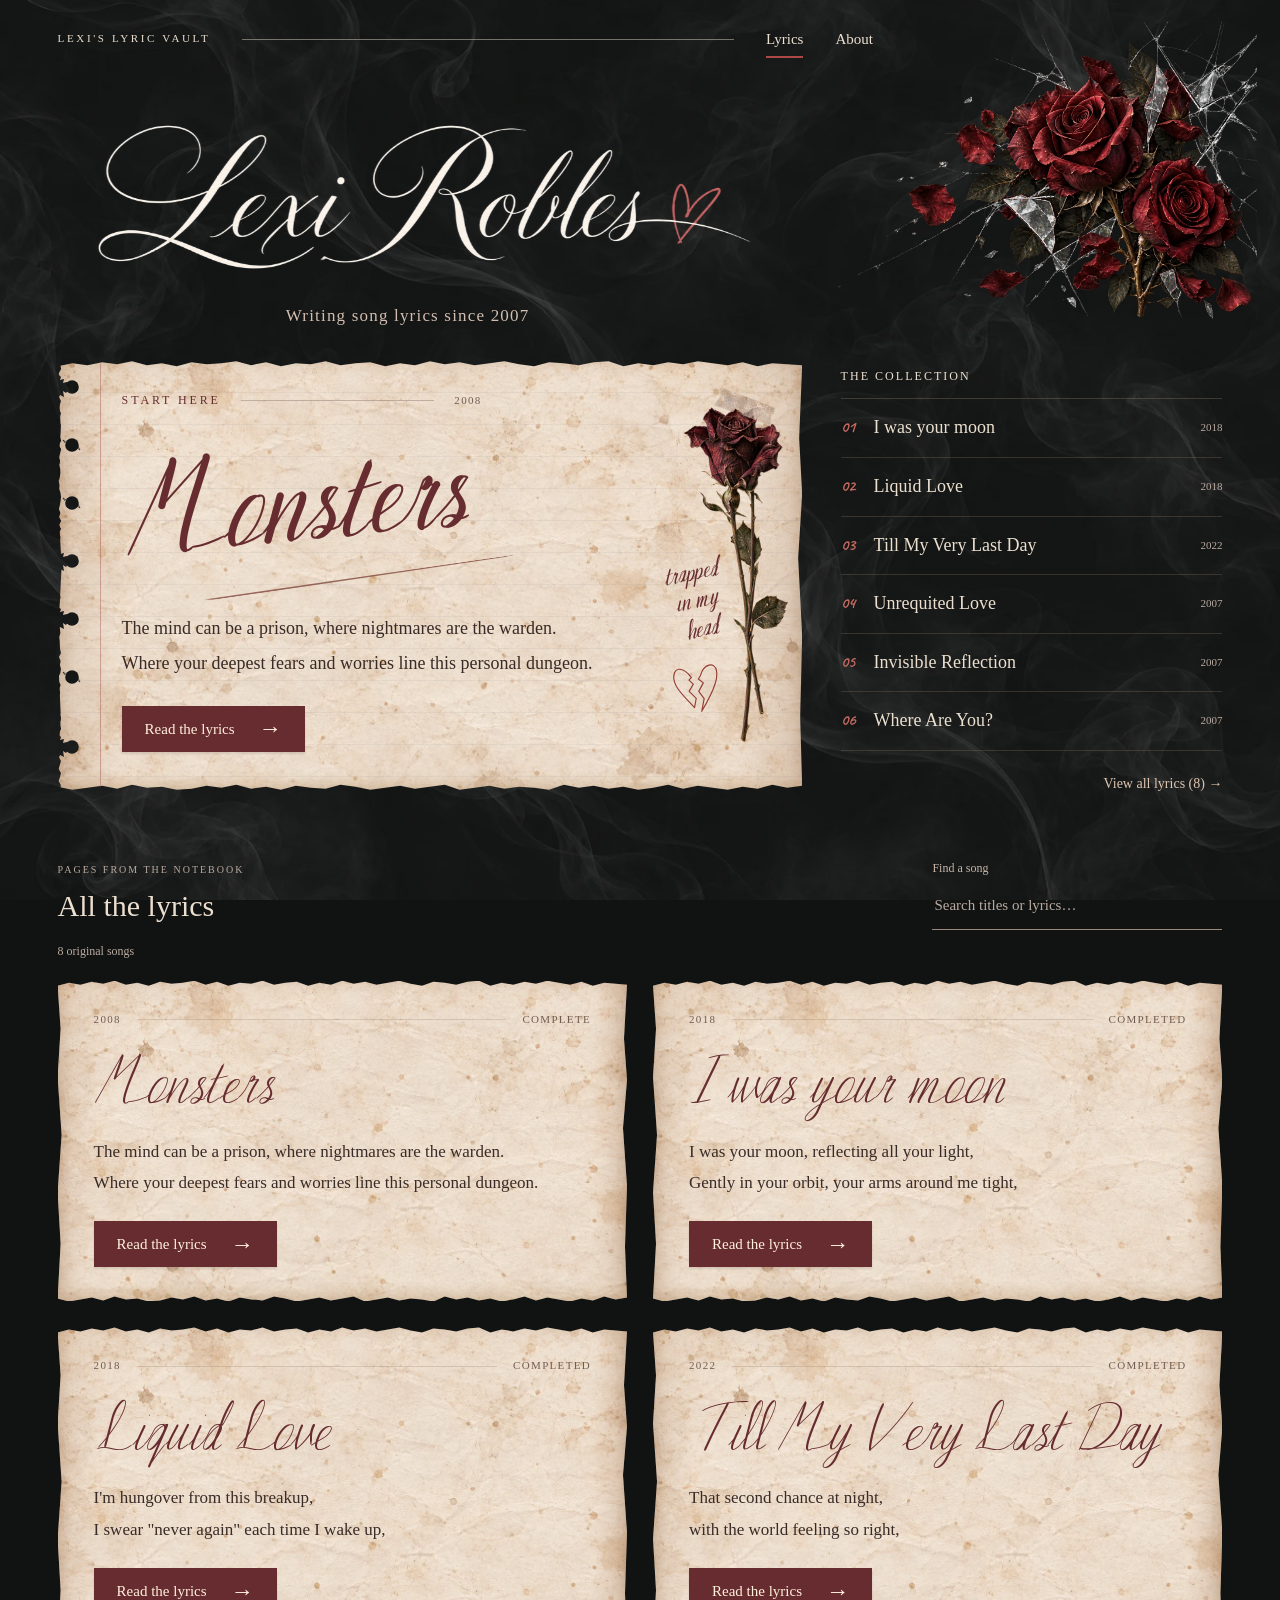
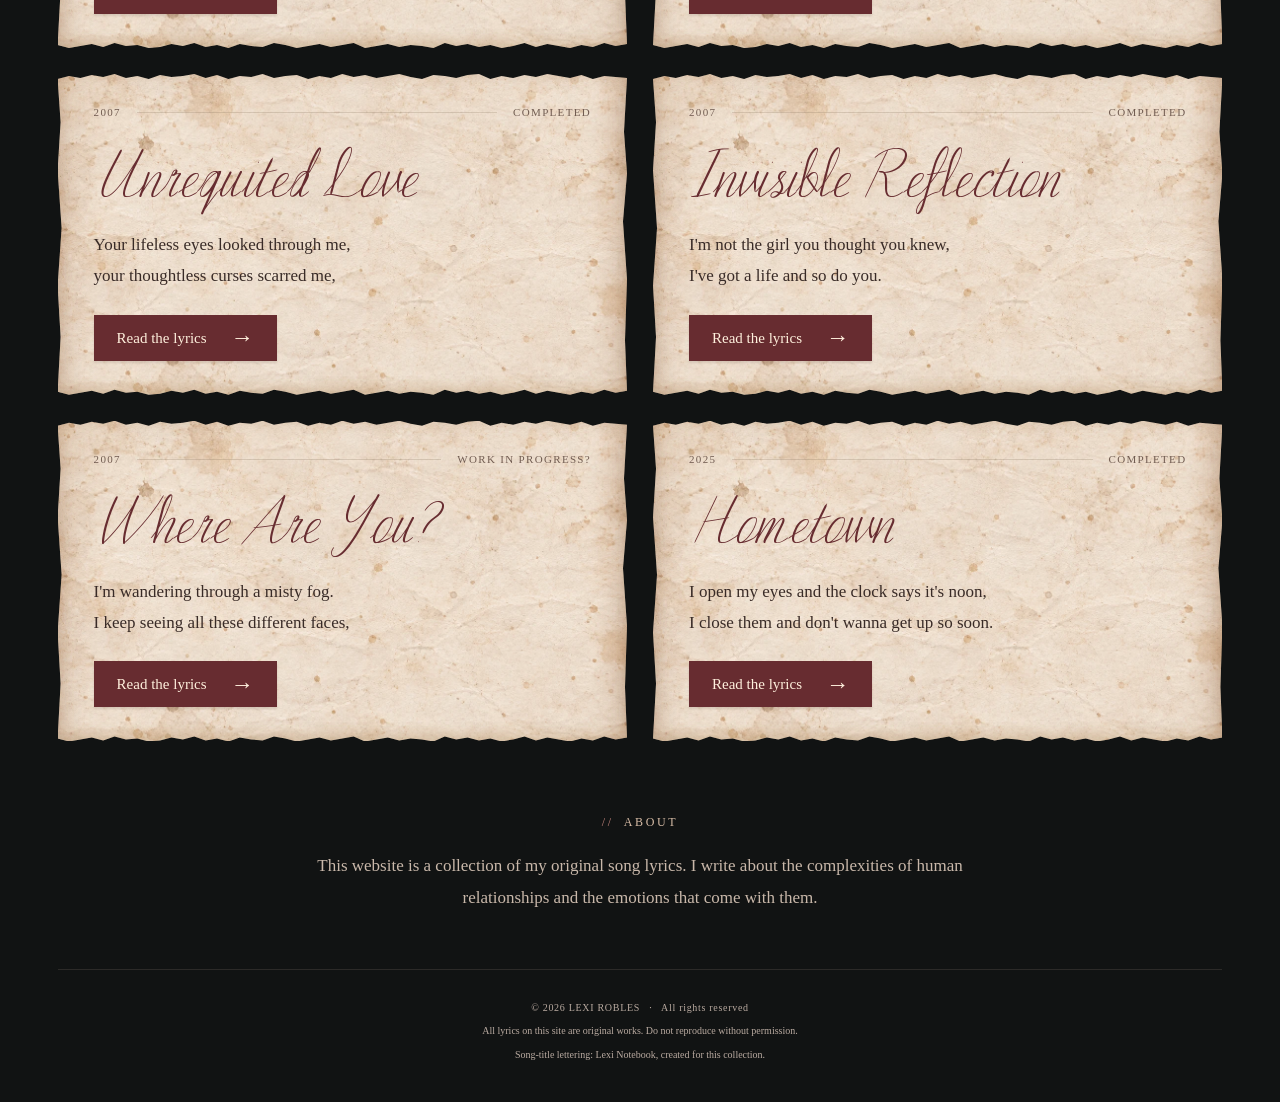
==== commit 3e9225e8: "Add Hometown with verified lyric evidence" ====
--- a/index.html
+++ b/index.html
@@ -41,7 +41,7 @@
   <link href="https://fonts.googleapis.com/css2?family=Caveat:wght@500;600;700&display=swap" rel="stylesheet">
 
   <link rel="preload" href="fonts/lexi-notebook/LexiNotebook-Bold.woff2" as="font" type="font/woff2" crossorigin>
-  <link rel="stylesheet" href="styles.css?v=notebook-smoke-wisps-4">
+  <link rel="stylesheet" href="styles.css?v=notebook-easter-egg-5">
 </head>
 <body>
 
@@ -69,7 +69,7 @@
 
     <!-- Artist-name artwork follows the approved mockup; the hidden text
          preserves a readable heading for assistive technology. -->
-    <h1><span class="sr-only">Lexi Robles</span><img class="name-artwork" src="assets/lexi-robles-wispy.webp" alt="" aria-hidden="true" width="2226" height="706" fetchpriority="high"></h1>
+    <h1><button class="name-trigger" type="button"><span class="sr-only">Lexi Robles</span><img class="name-artwork" src="assets/lexi-robles-wispy.webp" alt="" aria-hidden="true" draggable="false" width="2226" height="706" fetchpriority="high"></button></h1>
     <!-- ▲▲ EDIT ME ▲▲ -->
 
     <!-- ▼▼ EDIT ME: a one-line tagline that sounds like you ▼▼ -->
@@ -160,7 +160,7 @@
   </div>
 
   <!-- songs.js lists WHICH songs to show; main.js does the loading and building -->
-  <script src="songs.js"></script>
-  <script src="main.js?v=notebook-smoke-3"></script>
+  <script src="songs.js?v=hometown-8"></script>
+  <script src="main.js?v=notebook-easter-egg-4"></script>
 </body>
 </html>
--- a/styles.css
+++ b/styles.css
@@ -227,10 +227,62 @@
   margin:0 0 12px;
   line-height:0;
 }
+.name-trigger {
+  display:block;
+  width:100%;
+  padding:0;
+  border:0;
+  margin:0;
+  background:transparent;
+  color:inherit;
+  line-height:0;
+  user-select:none;
+}
+
 .name-artwork {
   display:block;
   width:100%;
   height:auto;
+}
+
+/* Five quick name activations bring back the original secret ink/glitch effect.
+   Filters tint the image's pale strokes while keeping its black backing black. */
+.rockout .name-artwork {
+  animation:scribbleShake .5s steps(2,end) 3, nameFlash 1.6s linear both;
+}
+
+@keyframes scribbleShake {
+  0%,100% { transform:translate(0,0) rotate(0); }
+  20% { transform:translate(-3px,2px) rotate(-1deg); }
+  40% { transform:translate(3px,-2px) rotate(1deg); }
+  60% { transform:translate(-2px,-2px) rotate(-1deg); }
+  80% { transform:translate(2px,2px) rotate(1deg); }
+}
+
+@keyframes nameFlash {
+  0%,100% { filter:none; }
+  15% { filter:sepia(1) saturate(5) hue-rotate(300deg); }
+  35% { filter:sepia(1) saturate(4) hue-rotate(10deg); }
+  55% { filter:sepia(1) saturate(4) hue-rotate(150deg); }
+  75% { filter:sepia(1) saturate(4) hue-rotate(240deg); }
+}
+
+.rockout::before {
+  content:"";
+  position:fixed;
+  inset:0;
+  z-index:99;
+  pointer-events:none;
+  background:
+    radial-gradient(ellipse at 30% 25%,#b3202b24,transparent 55%),
+    radial-gradient(ellipse at 72% 70%,#6e24331f,transparent 55%),
+    radial-gradient(ellipse at 50% 50%,#00000047,transparent 70%);
+  animation:inkFlash 1.6s ease-out forwards;
+}
+
+@keyframes inkFlash {
+  0%,100% { opacity:0; }
+  15% { opacity:1; }
 }
 
 .tagline {
@@ -1074,6 +1126,13 @@
 }
 
 @media(prefers-reduced-motion:reduce) {
+  .rockout .name-artwork {
+    animation:none;
+    filter:sepia(.7) saturate(2);
+  }
+  .rockout::before {
+    display:none;
+  }
   html {
     scroll-behavior:auto;
   }
